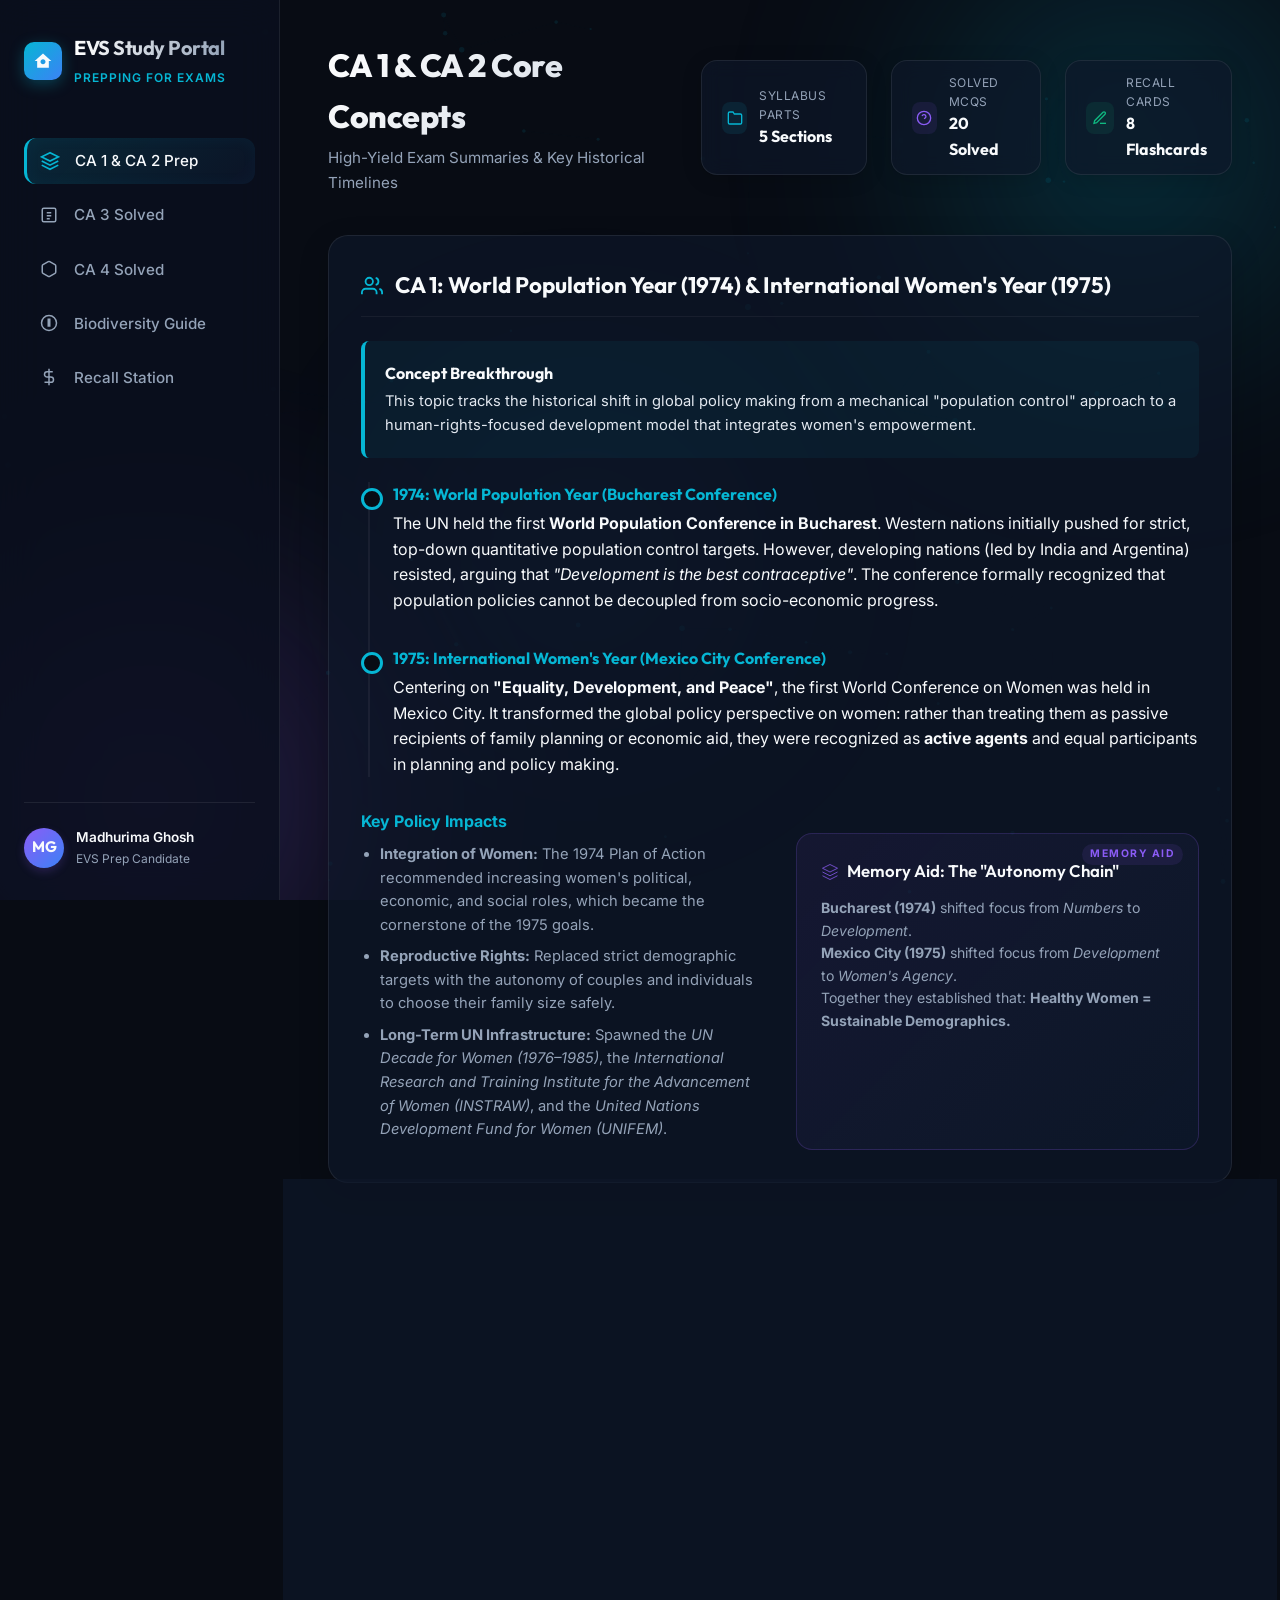
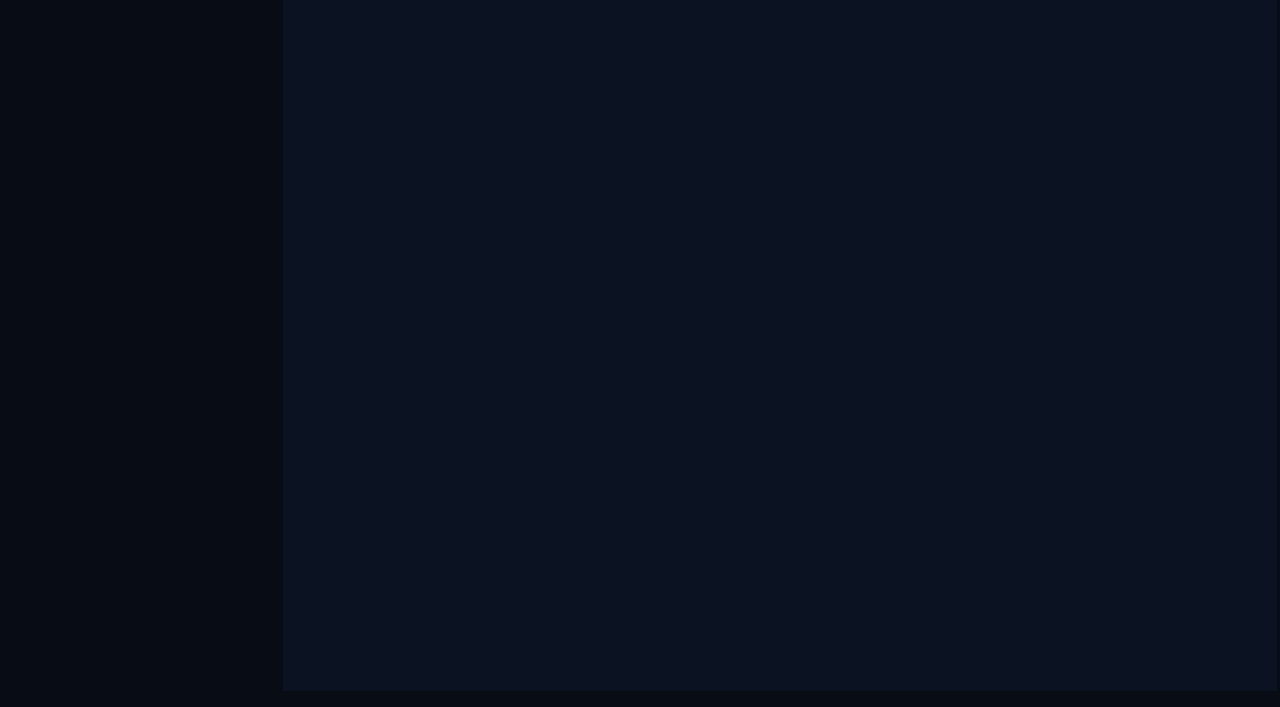
==== evs-mg-2026/index.html @ 46d3d3cb "feat: Add EVS Exam Preparation Hub with solved assignments and interactive dashboard" ====
<!DOCTYPE html>
<html lang="en">
<head>
    <meta charset="UTF-8">
    <meta name="viewport" content="width=device-width, initial-scale=1.0">
    <title>EVS Semester Prep Hub (2026) | Study Guides & Active Recall</title>
    <meta name="description" content="An interactive exam preparation portal for Environmental Science and Sustainability, featuring solved assignments, active recall quizzes, and voice recording aids.">
    <!-- Google Fonts -->
    <link rel="preconnect" href="https://fonts.googleapis.com">
    <link rel="preconnect" href="https://fonts.gstatic.com" crossorigin>
    <link href="https://fonts.googleapis.com/css2?family=Inter:wght@300;400;500;600;700&family=Outfit:wght@400;500;600;700;800&display=swap" rel="stylesheet">
    
    <style>
        :root {
            --bg-primary: #080c14;
            --bg-secondary: #0f172a;
            --bg-glass: rgba(15, 23, 42, 0.65);
            --bg-glass-hover: rgba(30, 41, 59, 0.8);
            --border-glass: rgba(255, 255, 255, 0.08);
            --accent-cyan: #06b6d4;
            --accent-blue: #3b82f6;
            --accent-purple: #8b5cf6;
            --text-primary: #f8fafc;
            --text-secondary: #94a3b8;
            --text-muted: #64748b;
            --color-success: #10b981;
            --color-error: #ef4444;
            --color-warning: #f59e0b;
            --font-heading: 'Outfit', sans-serif;
            --font-body: 'Inter', sans-serif;
            --glow-cyan: rgba(6, 182, 212, 0.15);
            --glow-blue: rgba(59, 130, 246, 0.2);
            --transition-speed: 0.3s;
        }

        /* Reset and Base Styles */
        * {
            margin: 0;
            padding: 0;
            box-sizing: border-box;
        }

        body {
            background-color: var(--bg-primary);
            color: var(--text-primary);
            font-family: var(--font-body);
            line-height: 1.6;
            overflow-x: hidden;
            position: relative;
            min-height: 100vh;
        }

        /* Ambient Background Blobs */
        .ambient-blobs {
            position: fixed;
            width: 100vw;
            height: 100vh;
            top: 0;
            left: 0;
            z-index: -2;
            overflow: hidden;
            pointer-events: none;
        }

        .blob {
            position: absolute;
            border-radius: 50%;
            filter: blur(120px);
            opacity: 0.35;
            animation: float-blob 25s infinite alternate ease-in-out;
        }

        .blob-1 {
            width: 500px;
            height: 500px;
            background: radial-gradient(circle, var(--accent-cyan) 0%, transparent 70%);
            top: -100px;
            right: -100px;
        }

        .blob-2 {
            width: 600px;
            height: 600px;
            background: radial-gradient(circle, var(--accent-purple) 0%, transparent 70%);
            bottom: -200px;
            left: -150px;
            animation-duration: 35s;
        }

        .blob-3 {
            width: 400px;
            height: 400px;
            background: radial-gradient(circle, var(--accent-blue) 0%, transparent 70%);
            top: 40%;
            left: 30%;
            opacity: 0.2;
            animation-duration: 20s;
        }

        @keyframes float-blob {
            0% { transform: translate(0, 0) scale(1); }
            50% { transform: translate(50px, 30px) scale(1.1); }
            100% { transform: translate(-30px, -50px) scale(0.9); }
        }

        /* Canvas Particle Background */
        #bg-canvas {
            position: fixed;
            top: 0;
            left: 0;
            width: 100%;
            height: 100%;
            z-index: -1;
            pointer-events: none;
            opacity: 0.25;
        }

        /* Scrollbar Styling */
        ::-webkit-scrollbar {
            width: 8px;
        }
        ::-webkit-scrollbar-track {
            background: var(--bg-primary);
        }
        ::-webkit-scrollbar-thumb {
            background: rgba(255, 255, 255, 0.1);
            border-radius: 4px;
        }
        ::-webkit-scrollbar-thumb:hover {
            background: rgba(255, 255, 255, 0.2);
        }

        /* Layout Structure */
        .app-container {
            display: grid;
            grid-template-columns: 280px 1fr;
            min-height: 100vh;
            position: relative;
        }

        /* Sidebar Styling */
        aside {
            background: rgba(10, 15, 30, 0.8);
            border-right: 1px solid var(--border-glass);
            padding: 2rem 1.5rem;
            display: flex;
            flex-direction: column;
            justify-content: space-between;
            position: sticky;
            top: 0;
            height: 100vh;
            backdrop-filter: blur(20px);
            z-index: 10;
        }

        .logo-area {
            display: flex;
            align-items: center;
            gap: 0.75rem;
            margin-bottom: 3rem;
        }

        .logo-icon {
            width: 38px;
            height: 38px;
            background: linear-gradient(135deg, var(--accent-cyan), var(--accent-blue));
            border-radius: 10px;
            display: flex;
            align-items: center;
            justify-content: center;
            box-shadow: 0 4px 15px rgba(6, 182, 212, 0.3);
        }

        .logo-icon svg {
            width: 20px;
            height: 20px;
            fill: var(--text-primary);
        }

        .logo-text h1 {
            font-family: var(--font-heading);
            font-size: 1.25rem;
            font-weight: 700;
            background: linear-gradient(to right, #ffffff, #94a3b8);
            -webkit-background-clip: text;
            -webkit-text-fill-color: transparent;
            letter-spacing: -0.5px;
        }

        .logo-text span {
            font-size: 0.75rem;
            color: var(--accent-cyan);
            font-weight: 600;
            letter-spacing: 1px;
            text-transform: uppercase;
        }

        /* Navigation Links */
        .nav-menu {
            list-style: none;
            display: flex;
            flex-direction: column;
            gap: 0.5rem;
            flex-grow: 1;
        }

        .nav-item button {
            width: 100%;
            background: none;
            border: none;
            outline: none;
            color: var(--text-secondary);
            font-family: var(--font-body);
            font-size: 0.95rem;
            font-weight: 500;
            padding: 0.85rem 1rem;
            border-radius: 12px;
            display: flex;
            align-items: center;
            gap: 1rem;
            cursor: pointer;
            text-align: left;
            transition: all var(--transition-speed);
        }

        .nav-item button svg {
            width: 18px;
            height: 18px;
            stroke: currentColor;
            fill: none;
            stroke-width: 2;
            transition: transform var(--transition-speed);
        }

        .nav-item button:hover {
            color: var(--text-primary);
            background: rgba(255, 255, 255, 0.04);
            transform: translateX(3px);
        }

        .nav-item.active button {
            color: var(--text-primary);
            background: linear-gradient(135deg, rgba(6, 182, 212, 0.15), rgba(59, 130, 246, 0.05));
            border-left: 3px solid var(--accent-cyan);
            box-shadow: inset 0 0 15px rgba(6, 182, 212, 0.05);
            padding-left: 0.85rem;
        }

        .nav-item.active button svg {
            stroke: var(--accent-cyan);
            transform: scale(1.1);
        }

        /* User Info Panel */
        .sidebar-footer {
            border-top: 1px solid var(--border-glass);
            padding-top: 1.5rem;
            margin-top: 2rem;
        }

        .user-card {
            display: flex;
            align-items: center;
            gap: 0.75rem;
        }

        .user-avatar {
            width: 40px;
            height: 40px;
            border-radius: 50%;
            background: linear-gradient(135deg, var(--accent-purple), var(--accent-blue));
            display: flex;
            align-items: center;
            justify-content: center;
            font-weight: 700;
            font-family: var(--font-heading);
            font-size: 0.95rem;
            box-shadow: 0 4px 10px rgba(139, 92, 246, 0.2);
        }

        .user-details h3 {
            font-size: 0.85rem;
            font-weight: 600;
        }

        .user-details p {
            font-size: 0.75rem;
            color: var(--text-secondary);
        }

        /* Main Content Panel */
        main {
            padding: 2.5rem 3rem;
            max-width: 1400px;
            width: 100%;
            margin: 0 auto;
        }

        /* Header Summary Bar */
        .header-bar {
            display: flex;
            justify-content: space-between;
            align-items: center;
            margin-bottom: 2.5rem;
            gap: 2rem;
        }

        .welcome-text h2 {
            font-family: var(--font-heading);
            font-size: 2rem;
            font-weight: 800;
            background: linear-gradient(135deg, #fff 0%, #cbd5e1 100%);
            -webkit-background-clip: text;
            -webkit-text-fill-color: transparent;
            letter-spacing: -0.5px;
        }

        .welcome-text p {
            color: var(--text-secondary);
            font-size: 0.95rem;
            margin-top: 0.25rem;
        }

        .quick-stats {
            display: flex;
            gap: 1.5rem;
        }

        .stat-badge {
            background: var(--bg-glass);
            border: 1px solid var(--border-glass);
            border-radius: 16px;
            padding: 0.75rem 1.25rem;
            display: flex;
            align-items: center;
            gap: 0.75rem;
            backdrop-filter: blur(10px);
            box-shadow: 0 4px 20px rgba(0, 0, 0, 0.15);
        }

        .stat-icon {
            display: flex;
            align-items: center;
            justify-content: center;
            width: 32px;
            height: 32px;
            border-radius: 8px;
            background: rgba(255, 255, 255, 0.05);
        }

        .stat-icon svg {
            width: 16px;
            height: 16px;
            stroke-width: 2;
        }

        .stat-info span {
            display: block;
            font-size: 0.75rem;
            color: var(--text-secondary);
            text-transform: uppercase;
            letter-spacing: 0.5px;
        }

        .stat-info strong {
            font-family: var(--font-heading);
            font-size: 1rem;
            font-weight: 700;
            color: var(--text-primary);
        }

        .stat-badge.cyan .stat-icon { color: var(--accent-cyan); background: rgba(6, 182, 212, 0.1); }
        .stat-badge.purple .stat-icon { color: var(--accent-purple); background: rgba(139, 92, 246, 0.1); }
        .stat-badge.green .stat-icon { color: var(--color-success); background: rgba(16, 185, 129, 0.1); }

        /* Page View Wrapper */
        .content-view {
            display: none;
            animation: fadeIn 0.4s ease-out forwards;
        }

        .content-view.active {
            display: block;
        }

        @keyframes fadeIn {
            from { opacity: 0; transform: translateY(15px); }
            to { opacity: 1; transform: translateY(0); }
        }

        /* Glass Cards */
        .glass-card {
            background: var(--bg-glass);
            border: 1px solid var(--border-glass);
            border-radius: 20px;
            padding: 2rem;
            margin-bottom: 2rem;
            backdrop-filter: blur(12px);
            box-shadow: 0 10px 30px rgba(0, 0, 0, 0.2);
            transition: border-color 0.3s;
        }

        .glass-card:hover {
            border-color: rgba(6, 182, 212, 0.2);
        }

        .glass-card h3.card-title {
            font-family: var(--font-heading);
            font-size: 1.4rem;
            font-weight: 700;
            margin-bottom: 1.5rem;
            color: var(--text-primary);
            display: flex;
            align-items: center;
            gap: 0.75rem;
            border-bottom: 1px solid rgba(255, 255, 255, 0.05);
            padding-bottom: 0.75rem;
        }

        .glass-card h3.card-title svg {
            width: 22px;
            height: 22px;
            stroke-width: 2;
            color: var(--accent-cyan);
        }

        /* Grid Layouts */
        .grid-2 {
            display: grid;
            grid-template-columns: 1fr 1fr;
            gap: 2rem;
        }

        .grid-3 {
            display: grid;
            grid-template-columns: repeat(3, 1fr);
            gap: 1.5rem;
        }

        /* Alert / Note Boxes */
        .info-box {
            background: rgba(6, 182, 212, 0.06);
            border-left: 4px solid var(--accent-cyan);
            border-radius: 8px;
            padding: 1.25rem;
            margin-bottom: 1.5rem;
            font-size: 0.92rem;
            color: #e2e8f0;
        }

        .info-box strong {
            color: var(--text-primary);
            font-family: var(--font-heading);
            font-size: 1rem;
            display: block;
            margin-bottom: 0.25rem;
        }

        .warning-box {
            background: rgba(245, 158, 11, 0.06);
            border-left: 4px solid var(--color-warning);
            border-radius: 8px;
            padding: 1.25rem;
            margin-bottom: 1.5rem;
            font-size: 0.92rem;
            color: #e2e8f0;
        }

        .warning-box strong {
            color: var(--text-primary);
            font-family: var(--font-heading);
            font-size: 1rem;
            display: block;
            margin-bottom: 0.25rem;
        }

        /* Memory Aid Panel Styling */
        .memory-aid {
            background: linear-gradient(135deg, rgba(139, 92, 246, 0.08), rgba(59, 130, 246, 0.03));
            border: 1px solid rgba(139, 92, 246, 0.2);
            border-radius: 16px;
            padding: 1.5rem;
            margin-top: 1.5rem;
            position: relative;
            overflow: hidden;
        }

        .memory-aid::before {
            content: "MEMORY AID";
            position: absolute;
            top: 10px;
            right: 15px;
            font-size: 0.65rem;
            font-weight: 700;
            color: var(--accent-purple);
            letter-spacing: 1.5px;
            background: rgba(139, 92, 246, 0.1);
            padding: 2px 8px;
            border-radius: 20px;
        }

        .memory-aid-title {
            font-family: var(--font-heading);
            font-weight: 600;
            font-size: 1.05rem;
            color: var(--text-primary);
            margin-bottom: 0.75rem;
            display: flex;
            align-items: center;
            gap: 0.5rem;
        }

        .memory-aid-title svg {
            width: 18px;
            height: 18px;
            color: var(--accent-purple);
        }

        /* Timelines and Lists */
        .timeline {
            position: relative;
            padding-left: 2rem;
            margin: 1rem 0;
        }

        .timeline::before {
            content: '';
            position: absolute;
            left: 7px;
            top: 0;
            height: 100%;
            width: 2px;
            background: rgba(255, 255, 255, 0.05);
        }

        .timeline-event {
            position: relative;
            margin-bottom: 2rem;
        }

        .timeline-event::before {
            content: '';
            position: absolute;
            left: -2rem;
            top: 6px;
            width: 16px;
            height: 16px;
            border-radius: 50%;
            background: var(--bg-primary);
            border: 3px solid var(--accent-cyan);
            z-index: 2;
        }

        .timeline-date {
            font-family: var(--font-heading);
            font-weight: 700;
            font-size: 1rem;
            color: var(--accent-cyan);
            margin-bottom: 0.25rem;
        }

        .timeline-body strong {
            color: var(--text-primary);
        }

        /* Accordions/Collapsibles for Solved Qs */
        .solved-item {
            border: 1px solid rgba(255, 255, 255, 0.04);
            background: rgba(255, 255, 255, 0.01);
            border-radius: 12px;
            margin-bottom: 1rem;
            overflow: hidden;
            transition: all 0.3s ease;
        }

        .solved-item:hover {
            border-color: rgba(255, 255, 255, 0.08);
            background: rgba(255, 255, 255, 0.02);
        }

        .solved-header {
            padding: 1.1rem 1.5rem;
            cursor: pointer;
            display: flex;
            justify-content: space-between;
            align-items: center;
            font-weight: 500;
            font-size: 0.98rem;
            user-select: none;
            transition: background 0.3s;
        }

        .solved-header.active {
            background: rgba(255, 255, 255, 0.03);
            border-bottom: 1px solid rgba(255, 255, 255, 0.04);
        }

        .solved-header .q-title {
            display: flex;
            align-items: center;
            gap: 0.75rem;
            padding-right: 1.5rem;
        }

        .q-badge {
            background: rgba(6, 182, 212, 0.1);
            color: var(--accent-cyan);
            font-size: 0.7rem;
            font-weight: 700;
            padding: 2px 8px;
            border-radius: 4px;
            text-transform: uppercase;
            letter-spacing: 0.5px;
            flex-shrink: 0;
        }

        .solved-header .chevron {
            width: 16px;
            height: 16px;
            stroke-width: 2.5;
            transition: transform 0.3s ease;
            color: var(--text-secondary);
        }

        .solved-header.active .chevron {
            transform: rotate(180deg);
            color: var(--accent-cyan);
        }

        .solved-body {
            padding: 0;
            max-height: 0;
            overflow: hidden;
            transition: max-height 0.4s cubic-bezier(0.4, 0, 0.2, 1), padding 0.3s;
            font-size: 0.92rem;
            color: var(--text-secondary);
        }

        .solved-body.open {
            padding: 1.5rem;
            max-height: 1000px; /* high limit to accommodate body */
        }

        .solved-body p {
            margin-bottom: 1rem;
        }

        .solved-body p:last-child {
            margin-bottom: 0;
        }

        /* MCQ styling inside list */
        .mcq-list {
            list-style: none;
            display: flex;
            flex-direction: column;
            gap: 1.25rem;
        }

        .mcq-item {
            background: rgba(255, 255, 255, 0.02);
            border: 1px solid rgba(255, 255, 255, 0.05);
            border-radius: 16px;
            padding: 1.5rem;
        }

        .mcq-question {
            font-weight: 600;
            font-size: 1rem;
            margin-bottom: 1rem;
            color: var(--text-primary);
            display: flex;
            align-items: flex-start;
            gap: 0.75rem;
        }

        .mcq-no {
            width: 24px;
            height: 24px;
            border-radius: 50%;
            background: rgba(255, 255, 255, 0.05);
            display: flex;
            align-items: center;
            justify-content: center;
            font-size: 0.75rem;
            font-weight: 700;
            color: var(--accent-cyan);
            flex-shrink: 0;
            margin-top: 1px;
        }

        .mcq-options {
            display: grid;
            grid-template-columns: 1fr 1fr;
            gap: 0.75rem;
            margin-bottom: 1rem;
        }

        .mcq-opt {
            background: rgba(15, 23, 42, 0.4);
            border: 1px solid rgba(255, 255, 255, 0.05);
            padding: 0.65rem 1rem;
            border-radius: 8px;
            font-size: 0.88rem;
            color: var(--text-secondary);
            cursor: pointer;
            transition: all 0.2s;
            display: flex;
            align-items: center;
            gap: 0.5rem;
        }

        .mcq-opt.correct {
            background: rgba(16, 185, 129, 0.1);
            border-color: var(--color-success);
            color: var(--color-success);
            font-weight: 600;
        }

        .mcq-opt.selected-incorrect {
            background: rgba(239, 68, 68, 0.1);
            border-color: var(--color-error);
            color: var(--color-error);
        }

        .mcq-explain {
            background: rgba(255, 255, 255, 0.02);
            border-top: 1px solid rgba(255, 255, 255, 0.04);
            padding: 0.85rem 1.25rem;
            font-size: 0.85rem;
            color: var(--text-secondary);
            border-radius: 0 0 12px 12px;
            margin-top: 0.5rem;
        }

        .mcq-explain strong {
            color: var(--accent-cyan);
        }

        /* Biodiversity Section Subcategories */
        .bio-section-box {
            border-bottom: 1px solid rgba(255, 255, 255, 0.05);
            padding-bottom: 2rem;
            margin-bottom: 2rem;
        }

        .bio-section-box:last-child {
            border-bottom: none;
            padding-bottom: 0;
            margin-bottom: 0;
        }

        .bio-header {
            font-family: var(--font-heading);
            font-size: 1.25rem;
            font-weight: 700;
            color: var(--text-primary);
            margin-bottom: 1rem;
            display: flex;
            align-items: center;
            gap: 0.5rem;
        }

        .bio-header .sec-no {
            color: var(--accent-cyan);
            background: rgba(6, 182, 212, 0.1);
            padding: 2px 8px;
            border-radius: 4px;
            font-size: 0.8rem;
            font-weight: 800;
        }

        .bio-body {
            font-size: 0.95rem;
            color: var(--text-secondary);
        }

        .bio-grid-stats {
            display: grid;
            grid-template-columns: repeat(4, 1fr);
            gap: 1rem;
            margin: 1.5rem 0;
        }

        .bio-stat-card {
            background: rgba(255, 255, 255, 0.02);
            border: 1px solid rgba(255, 255, 255, 0.05);
            border-radius: 12px;
            padding: 1rem;
            text-align: center;
        }

        .bio-stat-val {
            font-family: var(--font-heading);
            font-size: 1.5rem;
            font-weight: 800;
            color: var(--accent-cyan);
        }

        .bio-stat-lbl {
            font-size: 0.75rem;
            color: var(--text-muted);
            margin-top: 0.25rem;
            text-transform: uppercase;
            letter-spacing: 0.5px;
        }

        .bio-case-study {
            background: rgba(16, 185, 129, 0.03);
            border: 1px solid rgba(16, 185, 129, 0.15);
            border-radius: 16px;
            padding: 1.5rem;
            margin: 1.5rem 0;
        }

        .bio-case-title {
            font-family: var(--font-heading);
            font-weight: 700;
            font-size: 1.05rem;
            color: var(--color-success);
            display: flex;
            align-items: center;
            gap: 0.5rem;
            margin-bottom: 0.75rem;
        }

        .bio-case-title svg {
            width: 18px;
            height: 18px;
        }

        /* 3D Flashcards Panel */
        .flashcards-container {
            display: flex;
            flex-direction: column;
            align-items: center;
            gap: 2rem;
            margin: 2rem 0;
        }

        .flashcard-scene {
            width: 550px;
            height: 320px;
            perspective: 1000px;
            cursor: pointer;
        }

        .flashcard {
            width: 100%;
            height: 100%;
            position: relative;
            transform-style: preserve-3d;
            transition: transform 0.6s cubic-bezier(0.4, 0, 0.2, 1);
            border-radius: 20px;
            box-shadow: 0 15px 35px rgba(0, 0, 0, 0.3);
        }

        .flashcard.flipped {
            transform: rotateY(180deg);
        }

        .card-face {
            position: absolute;
            width: 100%;
            height: 100%;
            backface-visibility: hidden;
            border-radius: 20px;
            padding: 2.5rem;
            display: flex;
            flex-direction: column;
            justify-content: space-between;
            border: 1px solid var(--border-glass);
            backdrop-filter: blur(12px);
        }

        .card-front {
            background: linear-gradient(135deg, rgba(30, 41, 59, 0.95), rgba(15, 23, 42, 0.95));
            border-color: rgba(6, 182, 212, 0.2);
        }

        .card-back {
            background: linear-gradient(135deg, rgba(15, 23, 42, 0.95), rgba(8, 12, 20, 0.95));
            transform: rotateY(180deg);
            border-color: rgba(139, 92, 246, 0.2);
        }

        .card-header {
            display: flex;
            justify-content: space-between;
            align-items: center;
            font-size: 0.75rem;
            font-weight: 700;
            color: var(--accent-cyan);
            letter-spacing: 1px;
            text-transform: uppercase;
        }

        .card-header.back-header {
            color: var(--accent-purple);
        }

        .card-body-text {
            font-size: 1.15rem;
            font-weight: 500;
            text-align: center;
            color: var(--text-primary);
            flex-grow: 1;
            display: flex;
            align-items: center;
            justify-content: center;
            padding: 1rem 0;
        }

        .card-back .card-body-text {
            font-size: 0.92rem;
            font-weight: 400;
            color: var(--text-secondary);
            line-height: 1.6;
            text-align: left;
        }

        .card-footer-tip {
            text-align: center;
            font-size: 0.72rem;
            color: var(--text-muted);
            letter-spacing: 0.5px;
            text-transform: uppercase;
        }

        .flashcard-nav {
            display: flex;
            align-items: center;
            gap: 1.5rem;
        }

        .btn-nav {
            background: rgba(255, 255, 255, 0.03);
            border: 1px solid var(--border-glass);
            color: var(--text-primary);
            border-radius: 50%;
            width: 48px;
            height: 48px;
            display: flex;
            align-items: center;
            justify-content: center;
            cursor: pointer;
            transition: all 0.2s;
            outline: none;
        }

        .btn-nav:hover {
            background: rgba(255, 255, 255, 0.08);
            border-color: var(--accent-cyan);
            color: var(--accent-cyan);
            transform: scale(1.05);
        }

        .btn-nav:active {
            transform: scale(0.95);
        }

        .card-indicator {
            font-size: 0.88rem;
            color: var(--text-secondary);
            font-weight: 500;
        }

        /* Active Voice Recording Panel */
        .voice-section {
            display: flex;
            flex-direction: column;
            gap: 1.5rem;
        }

        .record-controls {
            display: flex;
            justify-content: center;
            align-items: center;
            gap: 2rem;
            background: rgba(255, 255, 255, 0.01);
            border: 1px dashed rgba(255, 255, 255, 0.08);
            border-radius: 16px;
            padding: 2.5rem;
        }

        .record-btn-wrapper {
            display: flex;
            flex-direction: column;
            align-items: center;
            gap: 0.75rem;
        }

        .btn-record {
            width: 72px;
            height: 72px;
            border-radius: 50%;
            background: linear-gradient(135deg, #ef4444, #b91c1c);
            border: 4px solid rgba(255, 255, 255, 0.08);
            box-shadow: 0 4px 20px rgba(239, 68, 68, 0.4);
            display: flex;
            align-items: center;
            justify-content: center;
            cursor: pointer;
            transition: all 0.3s ease;
            outline: none;
            color: #fff;
        }

        .btn-record:hover {
            transform: scale(1.08);
            box-shadow: 0 4px 25px rgba(239, 68, 68, 0.6);
        }

        .btn-record.recording {
            animation: pulse-recording 1.5s infinite alternate;
            background: #ef4444;
        }

        @keyframes pulse-recording {
            0% { transform: scale(1); box-shadow: 0 0 0 0 rgba(239, 68, 68, 0.7); }
            70% { transform: scale(1.08); box-shadow: 0 0 0 15px rgba(239, 68, 68, 0); }
            100% { transform: scale(1.05); box-shadow: 0 0 0 0 rgba(239, 68, 68, 0); }
        }

        .btn-record svg {
            width: 28px;
            height: 28px;
            fill: currentColor;
        }

        .record-status {
            text-align: center;
        }

        .record-status h4 {
            font-family: var(--font-heading);
            font-size: 1.15rem;
            margin-bottom: 0.25rem;
        }

        .record-status p {
            font-size: 0.88rem;
            color: var(--text-secondary);
        }

        .timer-display {
            font-family: var(--font-heading);
            font-size: 1.5rem;
            font-weight: 700;
            color: var(--accent-cyan);
            margin-top: 0.5rem;
        }

        /* Recordings List */
        .recordings-list {
            display: flex;
            flex-direction: column;
            gap: 1rem;
        }

        .rec-item {
            background: rgba(255, 255, 255, 0.02);
            border: 1px solid rgba(255, 255, 255, 0.05);
            border-radius: 12px;
            padding: 1rem 1.5rem;
            display: flex;
            align-items: center;
            justify-content: space-between;
            gap: 1rem;
        }

        .rec-meta {
            display: flex;
            flex-direction: column;
            gap: 0.25rem;
            flex-grow: 1;
        }

        .rec-title-input {
            background: none;
            border: none;
            border-bottom: 1px solid transparent;
            color: var(--text-primary);
            font-family: var(--font-heading);
            font-weight: 600;
            font-size: 0.95rem;
            outline: none;
            padding: 2px 0;
            width: 100%;
            max-width: 280px;
        }

        .rec-title-input:focus {
            border-bottom-color: var(--accent-cyan);
        }

        .rec-time {
            font-size: 0.75rem;
            color: var(--text-muted);
        }

        .rec-actions {
            display: flex;
            align-items: center;
            gap: 0.75rem;
        }

        .btn-play-audio {
            background: rgba(6, 182, 212, 0.1);
            color: var(--accent-cyan);
            border: none;
            border-radius: 50%;
            width: 38px;
            height: 38px;
            display: flex;
            align-items: center;
            justify-content: center;
            cursor: pointer;
            transition: all 0.2s;
        }

        .btn-play-audio:hover {
            background: var(--accent-cyan);
            color: var(--bg-primary);
            transform: scale(1.05);
        }

        .btn-delete-audio {
            background: rgba(239, 68, 68, 0.1);
            color: var(--color-error);
            border: none;
            border-radius: 50%;
            width: 38px;
            height: 38px;
            display: flex;
            align-items: center;
            justify-content: center;
            cursor: pointer;
            transition: all 0.2s;
        }

        .btn-delete-audio:hover {
            background: var(--color-error);
            color: var(--text-primary);
            transform: scale(1.05);
        }

        /* Quiz UI Elements */
        .quiz-card {
            background: var(--bg-glass);
            border: 1px solid var(--border-glass);
            border-radius: 20px;
            padding: 2.5rem;
            width: 100%;
            max-width: 800px;
            margin: 0 auto;
            backdrop-filter: blur(12px);
            box-shadow: 0 15px 35px rgba(0, 0, 0, 0.3);
        }

        .quiz-progress-bar {
            width: 100%;
            height: 6px;
            background: rgba(255, 255, 255, 0.05);
            border-radius: 3px;
            overflow: hidden;
            margin-bottom: 1.5rem;
        }

        .quiz-progress-fill {
            height: 100%;
            background: linear-gradient(to right, var(--accent-cyan), var(--accent-blue));
            width: 0%;
            transition: width 0.3s ease;
        }

        .quiz-header {
            display: flex;
            justify-content: space-between;
            align-items: center;
            font-size: 0.85rem;
            color: var(--text-secondary);
            margin-bottom: 1rem;
        }

        .quiz-question-title {
            font-family: var(--font-heading);
            font-size: 1.25rem;
            font-weight: 700;
            color: var(--text-primary);
            margin-bottom: 1.5rem;
        }

        .quiz-options-list {
            display: flex;
            flex-direction: column;
            gap: 0.85rem;
        }

        .quiz-option-btn {
            width: 100%;
            background: rgba(255, 255, 255, 0.02);
            border: 1px solid rgba(255, 255, 255, 0.05);
            padding: 1rem 1.25rem;
            border-radius: 12px;
            color: var(--text-secondary);
            font-family: var(--font-body);
            font-size: 0.92rem;
            cursor: pointer;
            text-align: left;
            transition: all 0.2s;
            outline: none;
        }

        .quiz-option-btn:hover:not(:disabled) {
            background: rgba(255, 255, 255, 0.05);
            border-color: rgba(6, 182, 212, 0.3);
            color: var(--text-primary);
        }

        .quiz-option-btn.correct-choice {
            background: rgba(16, 185, 129, 0.12);
            border-color: var(--color-success);
            color: var(--color-success);
            font-weight: 600;
        }

        .quiz-option-btn.incorrect-choice {
            background: rgba(239, 68, 68, 0.12);
            border-color: var(--color-error);
            color: var(--color-error);
        }

        .quiz-explanation {
            margin-top: 1.5rem;
            background: rgba(6, 182, 212, 0.04);
            border-left: 3px solid var(--accent-cyan);
            padding: 1.1rem;
            border-radius: 4px;
            font-size: 0.88rem;
            color: var(--text-secondary);
            display: none;
        }

        .quiz-footer-buttons {
            display: flex;
            justify-content: flex-end;
            margin-top: 2rem;
        }

        .btn-next-q {
            background: linear-gradient(135deg, var(--accent-cyan), var(--accent-blue));
            color: var(--text-primary);
            border: none;
            border-radius: 10px;
            padding: 0.75rem 1.75rem;
            font-family: var(--font-heading);
            font-weight: 600;
            font-size: 0.95rem;
            cursor: pointer;
            transition: all 0.2s;
            box-shadow: 0 4px 15px rgba(6, 182, 212, 0.3);
            display: none;
        }

        .btn-next-q:hover {
            transform: translateY(-1px);
            box-shadow: 0 4px 20px rgba(6, 182, 212, 0.5);
        }

        .quiz-results-screen {
            text-align: center;
            display: none;
        }

        .quiz-score-num {
            font-family: var(--font-heading);
            font-size: 4rem;
            font-weight: 800;
            color: var(--accent-cyan);
            margin: 1.5rem 0 0.5rem 0;
        }

        .quiz-feedback {
            font-size: 1.1rem;
            margin-bottom: 1.5rem;
            color: var(--text-secondary);
        }

        .btn-reset-quiz {
            background: rgba(255, 255, 255, 0.05);
            border: 1px solid var(--border-glass);
            color: var(--text-primary);
            border-radius: 10px;
            padding: 0.75rem 1.75rem;
            font-family: var(--font-heading);
            font-weight: 600;
            font-size: 0.95rem;
            cursor: pointer;
            transition: all 0.2s;
        }

        .btn-reset-quiz:hover {
            background: rgba(255, 255, 255, 0.1);
        }

        /* Mobile Tab-Bar (Responsive fallback) */
        .mobile-tabs {
            display: none;
            background: rgba(10, 15, 30, 0.95);
            border-bottom: 1px solid var(--border-glass);
            position: sticky;
            top: 0;
            z-index: 100;
            padding: 0.75rem 1rem;
            overflow-x: auto;
            white-space: nowrap;
        }

        .mobile-tab-btn {
            background: none;
            border: none;
            color: var(--text-secondary);
            font-family: var(--font-heading);
            font-size: 0.85rem;
            font-weight: 600;
            padding: 0.5rem 1rem;
            border-radius: 8px;
            margin-right: 0.5rem;
            cursor: pointer;
        }

        .mobile-tab-btn.active {
            background: var(--accent-cyan);
            color: var(--bg-primary);
        }

        /* Responsive Layout Media Queries */
        @media (max-width: 1024px) {
            .app-container {
                grid-template-columns: 1fr;
            }

            aside {
                display: none;
            }

            .mobile-tabs {
                display: flex;
            }

            main {
                padding: 1.5rem;
            }

            .header-bar {
                flex-direction: column;
                align-items: flex-start;
                gap: 1rem;
            }

            .quick-stats {
                width: 100%;
                overflow-x: auto;
                padding-bottom: 0.5rem;
            }

            .stat-badge {
                flex-shrink: 0;
            }
        }

        @media (max-width: 768px) {
            .grid-2 {
                grid-template-columns: 1fr;
                gap: 1.5rem;
            }

            .grid-3 {
                grid-template-columns: 1fr;
                gap: 1.5rem;
            }

            .flashcard-scene {
                width: 100%;
                max-width: 450px;
                height: 280px;
            }

            .mcq-options {
                grid-template-columns: 1fr;
            }
        }
    </style>
</head>
<body>

    <!-- Ambient background glows -->
    <div class="ambient-blobs">
        <div class="blob blob-1"></div>
        <div class="blob blob-2"></div>
        <div class="blob blob-3"></div>
    </div>

    <!-- Interactive node link canvas -->
    <canvas id="bg-canvas"></canvas>

    <!-- Mobile Top Navigation Tabs -->
    <nav class="mobile-tabs" id="mobile-tabs-container">
        <button class="mobile-tab-btn active" onclick="switchTab('ca1-ca2')">CA 1 & 2</button>
        <button class="mobile-tab-btn" onclick="switchTab('ca3')">CA 3 (Energy & Waste)</button>
        <button class="mobile-tab-btn" onclick="switchTab('ca4')">CA 4 (Air & Water)</button>
        <button class="mobile-tab-btn" onclick="switchTab('biodiversity')">Biodiversity Guide</button>
        <button class="mobile-tab-btn" onclick="switchTab('active-recall')">Recall Station</button>
    </nav>

    <!-- Main Application Wrapper -->
    <div class="app-container">

        <!-- Sidebar Navigation (Desktop) -->
        <aside>
            <div class="logo-area">
                <div class="logo-icon">
                    <svg viewBox="0 0 24 24">
                        <path d="M12 3L2 12h3v8h14v-8h3L12 3zm0 13c-1.66 0-3-1.34-3-3s1.34-3 3-3 3 1.34 3 3-1.34 3-3 3z"/>
                    </svg>
                </div>
                <div class="logo-text">
                    <h1>EVS Study Portal</h1>
                    <span>Prepping for Exams</span>
                </div>
            </div>

            <ul class="nav-menu">
                <li class="nav-item active" id="nav-ca1-ca2">
                    <button onclick="switchTab('ca1-ca2')">
                        <svg viewBox="0 0 24 24"><path d="M12 2L2 7l10 5 10-5-10-5zM2 17l10 5 10-5M2 12l10 5 10-5"/></svg>
                        CA 1 & CA 2 Prep
                    </button>
                </li>
                <li class="nav-item" id="nav-ca3">
                    <button onclick="switchTab('ca3')">
                        <svg viewBox="0 0 24 24"><rect x="3" y="3" width="18" height="18" rx="2" ry="2"/><line x1="9" y1="9" x2="15" y2="9"/><line x1="9" y1="13" x2="15" y2="13"/><line x1="9" y1="17" x2="13" y2="17"/></svg>
                        CA 3 Solved
                    </button>
                </li>
                <li class="nav-item" id="nav-ca4">
                    <button onclick="switchTab('ca4')">
                        <svg viewBox="0 0 24 24"><path d="M21 16V8a2 2 0 0 0-1-1.73l-7-4a2 2 0 0 0-2 0l-7 4A2 2 0 0 0 3 8v8a2 2 0 0 0 1 1.73l7 4a2 2 0 0 0 2 0l7-4A2 2 0 0 0 21 16z"/></svg>
                        CA 4 Solved
                    </button>
                </li>
                <li class="nav-item" id="nav-biodiversity">
                    <button onclick="switchTab('biodiversity')">
                        <svg viewBox="0 0 24 24"><path d="M12 2a10 10 0 0 0-10 10c0 5.523 4.477 10 10 10s10-4.477 10-10A10 10 0 0 0 12 2zm1 10h-2V7h2v5zm0 4h-2v-2h2v2z"/></svg>
                        Biodiversity Guide
                    </button>
                </li>
                <li class="nav-item" id="nav-active-recall">
                    <button onclick="switchTab('active-recall')">
                        <svg viewBox="0 0 24 24"><path d="M12 1v22M17 5H9.5a3.5 3.5 0 0 0 0 7h5a3.5 3.5 0 0 1 0 7H6"/></svg>
                        Recall Station
                    </button>
                </li>
            </ul>

            <div class="sidebar-footer">
                <div class="user-card">
                    <div class="user-avatar">MG</div>
                    <div class="user-details">
                        <h3>Madhurima Ghosh</h3>
                        <p>EVS Prep Candidate</p>
                    </div>
                </div>
            </div>
        </aside>

        <!-- Main Workspace Area -->
        <main>

            <!-- Top Header & Stats -->
            <header class="header-bar">
                <div class="welcome-text">
                    <h2 id="header-view-title">CA 1 & CA 2 Core Concepts</h2>
                    <p id="header-view-desc">High-Yield Exam Summaries & Key Historical Timelines</p>
                </div>

                <div class="quick-stats">
                    <div class="stat-badge cyan">
                        <div class="stat-icon">
                            <svg viewBox="0 0 24 24" fill="none" stroke="currentColor"><path d="M22 19a2 2 0 0 1-2 2H4a2 2 0 0 1-2-2V5a2 2 0 0 1 2-2h5l2 3h9a2 2 0 0 1 2 2z"/></svg>
                        </div>
                        <div class="stat-info">
                            <span>Syllabus Parts</span>
                            <strong>5 Sections</strong>
                        </div>
                    </div>
                    <div class="stat-badge purple">
                        <div class="stat-icon">
                            <svg viewBox="0 0 24 24" fill="none" stroke="currentColor"><circle cx="12" cy="12" r="10"/><path d="M9.09 9a3 3 0 0 1 5.83 1c0 2-3 3-3 3"/><line x1="12" y1="17" x2="12.01" y2="17"/></svg>
                        </div>
                        <div class="stat-info">
                            <span>Solved MCQs</span>
                            <strong>20 Solved</strong>
                        </div>
                    </div>
                    <div class="stat-badge green">
                        <div class="stat-icon">
                            <svg viewBox="0 0 24 24" fill="none" stroke="currentColor"><path d="M12 20h9"/><path d="M16.5 3.5a2.121 2.121 0 0 1 3 3L7 19l-4 1 1-4L16.5 3.5z"/></svg>
                        </div>
                        <div class="stat-info">
                            <span>Recall Cards</span>
                            <strong>8 Flashcards</strong>
                        </div>
                    </div>
                </div>
            </header>

            <!-- ================= VIEW 1: CA 1 & CA 2 ================= -->
            <section class="content-view active" id="view-ca1-ca2">
                <div class="glass-card">
                    <h3 class="card-title">
                        <svg viewBox="0 0 24 24" fill="none" stroke="currentColor"><path d="M17 21v-2a4 4 0 0 0-4-4H5a4 4 0 0 0-4 4v2"/><circle cx="9" cy="7" r="4"/><path d="M23 21v-2a4 4 0 0 0-3-3.87"/><path d="M16 3.13a4 4 0 0 1 0 7.75"/></svg>
                        CA 1: World Population Year (1974) & International Women's Year (1975)
                    </h3>
                    <div class="info-box">
                        <strong>Concept Breakthrough</strong>
                        This topic tracks the historical shift in global policy making from a mechanical "population control" approach to a human-rights-focused development model that integrates women's empowerment.
                    </div>
                    <div class="timeline">
                        <div class="timeline-event">
                            <div class="timeline-date">1974: World Population Year (Bucharest Conference)</div>
                            <div class="timeline-body">
                                <p>The UN held the first <strong>World Population Conference in Bucharest</strong>. Western nations initially pushed for strict, top-down quantitative population control targets. However, developing nations (led by India and Argentina) resisted, arguing that <em>"Development is the best contraceptive"</em>. The conference formally recognized that population policies cannot be decoupled from socio-economic progress.</p>
                            </div>
                        </div>
                        <div class="timeline-event">
                            <div class="timeline-date">1975: International Women's Year (Mexico City Conference)</div>
                            <div class="timeline-body">
                                <p>Centering on <strong>"Equality, Development, and Peace"</strong>, the first World Conference on Women was held in Mexico City. It transformed the global policy perspective on women: rather than treating them as passive recipients of family planning or economic aid, they were recognized as <strong>active agents</strong> and equal participants in planning and policy making.</p>
                            </div>
                        </div>
                    </div>

                    <div class="grid-2" style="margin-top: 1.5rem;">
                        <div>
                            <h4 style="margin-bottom: 0.5rem; color: var(--accent-cyan);">Key Policy Impacts</h4>
                            <ul style="padding-left: 1.2rem; font-size: 0.92rem; color: var(--text-secondary);">
                                <li style="margin-bottom: 0.5rem;"><strong>Integration of Women:</strong> The 1974 Plan of Action recommended increasing women's political, economic, and social roles, which became the cornerstone of the 1975 goals.</li>
                                <li style="margin-bottom: 0.5rem;"><strong>Reproductive Rights:</strong> Replaced strict demographic targets with the autonomy of couples and individuals to choose their family size safely.</li>
                                <li style="margin-bottom: 0.5rem;"><strong>Long-Term UN Infrastructure:</strong> Spawned the <em>UN Decade for Women (1976–1985)</em>, the <em>International Research and Training Institute for the Advancement of Women (INSTRAW)</em>, and the <em>United Nations Development Fund for Women (UNIFEM)</em>.</li>
                            </ul>
                        </div>
                        <div class="memory-aid">
                            <div class="memory-aid-title">
                                <svg viewBox="0 0 24 24" fill="none" stroke="currentColor"><path d="M12 2L2 7l10 5 10-5-10-5zM2 17l10 5 10-5M2 12l10 5 10-5"/></svg>
                                Memory Aid: The "Autonomy Chain"
                            </div>
                            <p style="font-size: 0.88rem; color: var(--text-secondary);">
                                <strong>Bucharest (1974)</strong> shifted focus from <em>Numbers</em> to <em>Development</em>.<br>
                                <strong>Mexico City (1975)</strong> shifted focus from <em>Development</em> to <em>Women's Agency</em>.<br>
                                Together they established that: <strong>Healthy Women = Sustainable Demographics.</strong>
                            </p>
                        </div>
                    </div>
                </div>

                <div class="glass-card">
                    <h3 class="card-title">
                        <svg viewBox="0 0 24 24" fill="none" stroke="currentColor"><path d="M12 22s8-4 8-10V5l-8-3-8 3v7c0 6 8 10 8 10z"/></svg>
                        CA 2: Norman Borlaug & The Green Revolution
                    </h3>
                    <div class="info-box" style="background: rgba(139, 92, 246, 0.04); border-left-color: var(--accent-purple);">
                        <strong>Who was Norman Borlaug?</strong>
                        An American agronomist (1914–2009) widely hailed as the <strong>"Father of the Green Revolution"</strong>. He won the <strong>Nobel Peace Prize in 1970</strong> for saving hundreds of millions of lives through agricultural science.
                    </div>

                    <div style="font-size: 0.95rem; color: var(--text-secondary); margin-bottom: 1.5rem;">
                        <h4 style="color: var(--text-primary); margin-bottom: 0.75rem;">1. Development of Semi-Dwarf Wheat (Mexico)</h4>
                        <p style="margin-bottom: 1rem;">Working under the Rockefeller Foundation in Mexico in the 1940s-50s, Borlaug bred <strong>semi-dwarf wheat varieties</strong>. Traditional tall wheat strains would bend and collapse (known as <em>lodging</em>) under the weight of large, fertilizer-heavy grain heads. Borlaug's shorter, sturdier wheat could absorb abundant nutrients without falling, drastically raising crop yields and making Mexico wheat self-sufficient by 1956.</p>
                        <p style="margin-bottom: 1rem;">He pioneered <strong>"shuttle breeding"</strong>—growing two crops a year in geographically distinct Mexican regions (one in highland Chapingo, one in lowland Sonora)—slashing the time needed to breed new varieties in half and producing crops with wide ecological tolerance.</p>
                        
                        <h4 style="color: var(--text-primary); margin-top: 1.5rem; margin-bottom: 0.75rem;">2. Deployment to South Asia (India & Pakistan)</h4>
                        <p style="margin-bottom: 1rem;">In the mid-1960s, during severe food crisis/famines in India and Pakistan, Borlaug imported tons of semi-dwarf wheat seed (Lerma Rojo 64 and Sonora 64). Under partnerships with scientists like M.S. Swaminathan in India, grain yields doubled in just a few seasons, causing a production boom termed the <strong>Green Revolution</strong>.</p>
                    </div>

                    <div class="warning-box">
                        <strong>Critical Evaluation for Exams</strong>
                        Be ready to discuss the dual legacy of the Green Revolution:
                        <ul style="padding-left: 1.2rem; margin-top: 0.5rem;">
                            <li><strong>Pros:</strong> Massive reduction in starvation, grain self-sufficiency for vulnerable nations, preservation of forests by increasing crop yields on existing farmland.</li>
                            <li><strong>Cons:</strong> Heavy reliance on expensive chemical inputs (synthetic fertilizers and pesticides), water tables depleted by intensive tubewell irrigation, loss of crop genetic diversity, and economic marginalization of smallholders.</li>
                        </ul>
                    </div>
                </div>
            </section>

            <!-- ================= VIEW 2: CA 3 ================= -->
            <section class="content-view" id="view-ca3">
                <div class="glass-card">
                    <h3 class="card-title">
                        <svg viewBox="0 0 24 24" fill="none" stroke="currentColor"><circle cx="12" cy="12" r="10"/><path d="m9 12 2 2 4-4"/></svg>
                        CA 3 Solved MCQs (10 Marks)
                    </h3>
                    <ul class="mcq-list" id="ca3-mcq-container">
                        <!-- Filled by JS -->
                    </ul>
                </div>

                <div class="glass-card">
                    <h3 class="card-title">
                        <svg viewBox="0 0 24 24" fill="none" stroke="currentColor"><path d="M12 20h9"/><path d="M16.5 3.5a2.121 2.121 0 0 1 3 3L7 19l-4 1 1-4L16.5 3.5z"/></svg>
                        CA 3 Solved Short Questions (Any 3 - 15 Marks)
                    </h3>
                    <div id="ca3-short-container">
                        <!-- Filled by JS -->
                    </div>
                </div>
            </section>

            <!-- ================= VIEW 3: CA 4 ================= -->
            <section class="content-view" id="view-ca4">
                <div class="glass-card">
                    <h3 class="card-title">
                        <svg viewBox="0 0 24 24" fill="none" stroke="currentColor"><circle cx="12" cy="12" r="10"/><path d="m9 12 2 2 4-4"/></svg>
                        CA 4 Solved MCQs (10 Marks)
                    </h3>
                    <ul class="mcq-list" id="ca4-mcq-container">
                        <!-- Filled by JS -->
                    </ul>
                </div>

                <div class="glass-card">
                    <h3 class="card-title">
                        <svg viewBox="0 0 24 24" fill="none" stroke="currentColor"><path d="M12 20h9"/><path d="M16.5 3.5a2.121 2.121 0 0 1 3 3L7 19l-4 1 1-4L16.5 3.5z"/></svg>
                        CA 4 Solved Short Questions (Any 3 - 15 Marks)
                    </h3>
                    <div id="ca4-short-container">
                        <!-- Filled by JS -->
                    </div>
                </div>
            </section>

            <!-- ================= VIEW 4: BIODIVERSITY ================= -->
            <section class="content-view" id="view-biodiversity">
                <div class="glass-card">
                    <h3 class="card-title">
                        <svg viewBox="0 0 24 24" fill="none" stroke="currentColor"><path d="M12 2L2 7l10 5 10-5-10-5zM2 17l10 5 10-5M2 12l10 5 10-5"/></svg>
                        Biodiversity Course Book Summary (Upto Section 4.8 / Page 94)
                    </h3>
                    
                    <div class="bio-section-box">
                        <div class="bio-header"><span class="sec-no">Section 4.1</span> Introduction & Definitions</div>
                        <div class="bio-body">
                            <p style="margin-bottom: 0.75rem;">Biodiversity is defined as the variety of life on Earth across three levels of biological organization:</p>
                            <ul style="padding-left: 1.5rem; margin-bottom: 1rem;">
                                <li style="margin-bottom: 0.5rem;"><strong>Genetic Diversity:</strong> The variation of genes within a single species. (e.g., thousands of distinct traditional cultivars of rice like basmati, jasmine). It allows species to adapt to environmental changes and resist diseases.</li>
                                <li style="margin-bottom: 0.5rem;"><strong>Species Diversity:</strong> The variety of different species within a region. Estimated to be around 1.8 million species described worldwide, but true numbers could be 10 million or more.</li>
                                <li style="margin-bottom: 0.5rem;"><strong>Ecosystem Diversity:</strong> The variety of ecological habitats, niches, and communities (e.g., tropical rainforests, coral reefs, grasslands, wetlands, mangroves).</li>
                            </ul>
                        </div>
                    </div>

                    <div class="bio-section-box">
                        <div class="bio-header"><span class="sec-no">Section 4.2</span> Biogeographic Classification of India</div>
                        <div class="bio-body">
                            <p style="margin-bottom: 1rem;">India is divided into <strong>10 distinct Biogeographic Zones</strong> based on climate, terrain, and characteristic vegetation patterns:</p>
                            <div class="grid-2" style="font-size: 0.9rem;">
                                <ol style="padding-left: 1.2rem;">
                                    <li style="margin-bottom: 0.4rem;"><strong>Trans-Himalaya:</strong> Cold, high-altitude desert of Ladakh.</li>
                                    <li style="margin-bottom: 0.4rem;"><strong>Himalaya:</strong> Rugged mountain ranges and valleys.</li>
                                    <li style="margin-bottom: 0.4rem;"><strong>Terai:</strong> Wet swampy grasslands at the Himalayan foothills.</li>
                                    <li style="margin-bottom: 0.4rem;"><strong>Gangetic & Brahmaputra Plains:</strong> Highly fertile alluvial plains.</li>
                                    <li style="margin-bottom: 0.4rem;"><strong>Thar Desert:</strong> Arid sand dune ecosystem of Rajasthan.</li>
                                </ol>
                                <ol start="6" style="padding-left: 1.2rem;">
                                    <li style="margin-bottom: 0.4rem;"><strong>Deccan Peninsula (Semi-arid):</strong> Dry forest/grasslands plateau.</li>
                                    <li style="margin-bottom: 0.4rem;"><strong>Northeast States:</strong> High-rainfall tropical forest zone.</li>
                                    <li style="margin-bottom: 0.4rem;"><strong>Western Ghats:</strong> Mountain range with rich evergreen forests.</li>
                                    <li style="margin-bottom: 0.4rem;"><strong>Andaman & Nicobar Islands:</strong> Equatorial island biodiversity.</li>
                                    <li style="margin-bottom: 0.4rem;"><strong>Coastal Belts:</strong> Mangroves, sandy beaches, estuaries.</li>
                                </ol>
                            </div>
                        </div>
                    </div>

                    <div class="bio-section-box">
                        <div class="bio-header"><span class="sec-no">Section 4.3</span> Value of Biodiversity</div>
                        <div class="bio-body">
                            <p style="margin-bottom: 0.75rem;">Biodiversity provides irreplaceable services and values categorized as follows:</p>
                            <ul style="padding-left: 1.5rem;">
                                <li style="margin-bottom: 0.5rem;"><strong>Consumptive Use Value:</strong> Direct consumption of natural products (e.g., harvesting firewood, wild fruits, game, forest medicinal herbs) without commercial marketing.</li>
                                <li style="margin-bottom: 0.5rem;"><strong>Productive Use Value:</strong> Commercial products sold in markets (e.g., timber, fish, industrial oils, crops, commercial pharmaceuticals like <em>Taxol</em> from Pacific Yew or <em>Vinblastine</em> from Periwinkle).</li>
                                <li style="margin-bottom: 0.5rem;"><strong>Social & Ethical Values:</strong> Cultural, spiritual, and religious ties to nature (e.g., sacred groves, worship of specific trees/animals like Peepal or Tulsi), and the ethical belief that all species have a right to exist.</li>
                                <li style="margin-bottom: 0.5rem;"><strong>Aesthetic & Option Values:</strong> Ecotourism and recreation; plus option value—preserving species for future potential use (e.g., undiscovered genetic crop properties or drugs).</li>
                            </ul>
                        </div>
                    </div>

                    <div class="bio-section-box">
                        <div class="bio-header"><span class="sec-no">Section 4.5</span> India as a Mega-Diversity Nation</div>
                        <div class="bio-body">
                            <p>India is one of the top 10-15 megadiverse countries. Its unique biodiversity arose because it split from Gondwanaland ~70M years ago, drifted north across the equator, closed the Tethys Sea, collided with Eurasia (importing European/East Asian flora & fauna), and subsequently received savanna species from Africa.</p>
                            
                            <div class="bio-grid-stats">
                                <div class="bio-stat-card">
                                    <div class="bio-stat-val">350</div>
                                    <div class="bio-stat-lbl">Mammal Species (8th)</div>
                                </div>
                                <div class="bio-stat-card">
                                    <div class="bio-stat-val">1,200</div>
                                    <div class="bio-stat-lbl">Bird Species (8th)</div>
                                </div>
                                <div class="bio-stat-card">
                                    <div class="bio-stat-val">453</div>
                                    <div class="bio-stat-lbl">Reptile Species (5th)</div>
                                </div>
                                <div class="bio-stat-card">
                                    <div class="bio-stat-val">18%</div>
                                    <div class="bio-stat-lbl">Endemic Plants</div>
                                </div>
                            </div>
                        </div>
                    </div>

                    <div class="bio-section-box">
                        <div class="bio-header"><span class="sec-no">Section 4.6</span> Hotspots of Biodiversity</div>
                        <div class="bio-body">
                            <p style="margin-bottom: 0.75rem;">Biodiversity hotspots are biogeographic regions with significant reservoir of biodiversity that is under threat from humans. Key acceptances in India:</p>
                            <ul style="padding-left: 1.5rem; margin-bottom: 1rem;">
                                <li style="margin-bottom: 0.5rem;"><strong>Northeast Forests:</strong> Extremely rich in species, including 63% of land mammal genera in India and 1,500 endemic plant species.</li>
                                <li style="margin-bottom: 0.5rem;"><strong>Western Ghats:</strong> Rich in amphibians and reptiles, particularly snakes, plus 1,500 endemic plant species.</li>
                                <li style="margin-bottom: 0.5rem;"><strong>Andaman & Nicobar:</strong> Isolated island ecosystem with 2,200 flowering plants and high endemism.</li>
                            </ul>
                        </div>
                    </div>

                    <div class="bio-section-box">
                        <div class="bio-header"><span class="sec-no">Section 4.7</span> Threats to Biodiversity</div>
                        <div class="bio-body">
                            <p style="margin-bottom: 0.75rem;">Major human-driven threats leading to species extinction include:</p>
                            <ul style="padding-left: 1.5rem; margin-bottom: 1.5rem;">
                                <li style="margin-bottom: 0.5rem;"><strong>Habitat Loss:</strong> Conversion of forests to agriculture/plantations, clearing mangroves for firewood/shrimp farming, draining wetlands.</li>
                                <li style="margin-bottom: 0.5rem;"><strong>Exotic Invasive Weeds:</strong> *Lantana*, *Eupatorium*, and *Parthenium* (Congress grass) spreading at the expense of native flora.</li>
                                <li style="margin-bottom: 0.5rem;"><strong>Poaching & Wildlife Trade:</strong> Tiger skin/bones, elephant ivory, rhino horn, musk deer scent, bear gall bladders, marine shells/corals.</li>
                            </ul>

                            <div class="bio-case-study">
                                <div class="bio-case-title">
                                    <svg viewBox="0 0 24 24" fill="none" stroke="currentColor"><path d="M12 22s8-4 8-10V5l-8-3-8 3v7c0 6 8 10 8 10z"/></svg>
                                    Case Study 1: Kailadevi Wildlife Sanctuary (Rajasthan)
                                </div>
                                <p style="font-size: 0.88rem; line-height: 1.5; color: var(--text-secondary);">
                                    Initiated in 1983 as part of Ranthambore Tiger Reserve. Local Meena and Gujjar pastoralist communities faced pressure from illegal mining, timber extraction, and migrant Rabari grazers (herding 150,000 sheep). In 1990, the villagers formed the "Baragaon ki Panchayat" and launched the <em>"Bhed Bhagao Andolan"</em>. Supported by the Forest Department, they created Forest Protection Committees to check illegal logging and ban mining, successfully managing their own resources.
                                </p>
                            </div>

                            <div class="bio-case-study" style="background: rgba(59, 130, 246, 0.03); border-color: rgba(59, 130, 246, 0.15);">
                                <div class="bio-case-title" style="color: var(--accent-blue);">
                                    <svg viewBox="0 0 24 24" fill="none" stroke="currentColor"><path d="M12 22s8-4 8-10V5l-8-3-8 3v7c0 6 8 10 8 10z"/></svg>
                                    Case Study 2: Kokkare Bellur Village (Karnataka)
                                </div>
                                <p style="font-size: 0.88rem; line-height: 1.5; color: var(--text-secondary);">
                                    A village in Karnataka representing an outstanding example of man-wildlife co-existence. Endangered spot-billed pelicans and painted storks migrate here every December to nest on tall tamarind trees in the village center. Villagers protect these birds, viewing them as symbols of good luck for rain. In return, they harvest <strong>guano</strong> (nitrate-rich bird droppings) from deep pits dug under the nesting trees, mixing it with silt to use and sell as a powerful natural fertilizer.
                                </p>
                            </div>
                        </div>
                    </div>
                </div>
            </section>

            <!-- ================= VIEW 5: ACTIVE RECALL STATION ================= -->
            <section class="content-view" id="view-active-recall">
                <div class="grid-2">
                    
                    <!-- Flashcard System -->
                    <div class="glass-card">
                        <h3 class="card-title">
                            <svg viewBox="0 0 24 24" fill="none" stroke="currentColor"><path d="M4 19.5A2.5 2.5 0 0 1 6.5 17H20M4 19.5A2.5 2.5 0 0 0 6.5 22H20M4 19.5V3A2.5 2.5 0 0 1 6.5 0.5H20v16.5H6.5a2.5 2.5 0 0 0-2 2.5z"/></svg>
                            Exam Flashcard Memory Aids
                        </h3>
                        <p style="font-size: 0.88rem; color: var(--text-secondary); margin-bottom: 1.5rem;">
                            Click the card to flip it and reveal the key summary/answer. Use the arrows to cycle through cards.
                        </p>

                        <div class="flashcards-container">
                            <div class="flashcard-scene" onclick="flipFlashcard()">
                                <div class="flashcard" id="active-flashcard">
                                    <div class="card-face card-front">
                                        <div class="card-header">EVS EXAM MEMORY AID</div>
                                        <div class="card-body-text" id="fc-question">Loading card...</div>
                                        <div class="card-footer-tip">Click to flip card</div>
                                    </div>
                                    <div class="card-face card-back">
                                        <div class="card-header back-header">ANSWER & EXPLANATION</div>
                                        <div class="card-body-text" id="fc-answer">Loading answer...</div>
                                        <div class="card-footer-tip">Click to flip back</div>
                                    </div>
                                </div>
                            </div>

                            <div class="flashcard-nav">
                                <button class="btn-nav" onclick="prevFlashcard(event)">
                                    <svg viewBox="0 0 24 24" fill="none" stroke="currentColor" width="20" height="20"><polyline points="15 18 9 12 15 6"/></svg>
                                </button>
                                <span class="card-indicator" id="fc-indicator">Card 1 / 8</span>
                                <button class="btn-nav" onclick="nextFlashcard(event)">
                                    <svg viewBox="0 0 24 24" fill="none" stroke="currentColor" width="20" height="20"><polyline points="9 18 15 12 9 6"/></svg>
                                </button>
                            </div>
                        </div>
                    </div>

                    <!-- Active Recording Board -->
                    <div class="glass-card">
                        <h3 class="card-title">
                            <svg viewBox="0 0 24 24" fill="none" stroke="currentColor"><path d="M12 1a3 3 0 0 0-3 3v8a3 3 0 0 0 6 0V4a3 3 0 0 0-3-3z"/><path d="M19 10v2a7 7 0 0 1-14 0v-2M12 19v4M8 23h8"/></svg>
                            Active Recall Voice Recorder
                        </h3>
                        <p style="font-size: 0.88rem; color: var(--text-secondary); margin-bottom: 1.5rem;">
                            Record yourself explaining a concept aloud. Playing it back strengthens neural pathways. Your recordings are saved in the browser!
                        </p>

                        <div class="voice-section">
                            <div class="record-controls">
                                <div class="record-btn-wrapper">
                                    <button class="btn-record" id="btn-record" onclick="toggleAudioRecording()">
                                        <svg viewBox="0 0 24 24">
                                            <circle cx="12" cy="12" r="8"/>
                                        </svg>
                                    </button>
                                </div>
                                <div class="record-status">
                                    <h4 id="record-status-txt">Microphone Idle</h4>
                                    <p id="record-instructions">Click the red button to record vocal memo</p>
                                    <div class="timer-display" id="record-timer">00:00</div>
                                </div>
                            </div>

                            <h4 style="font-family: var(--font-heading); font-size: 1.05rem; margin-top: 1rem; border-bottom: 1px solid rgba(255, 255, 255, 0.05); padding-bottom: 0.5rem;">
                                Your Recorded Memos
                            </h4>
                            <div class="recordings-list" id="recordings-container">
                                <!-- Filled by JS -->
                                <p style="font-size: 0.85rem; color: var(--text-muted); text-align: center; padding: 1rem;" id="no-recordings-msg">
                                    No recordings saved yet. Record one above to start!
                                </p>
                            </div>
                        </div>
                    </div>
                </div>

                <!-- Interactive Quiz Center -->
                <div class="glass-card" style="margin-top: 2rem;">
                    <h3 class="card-title">
                        <svg viewBox="0 0 24 24" fill="none" stroke="currentColor"><path d="M9 11l3 3L22 4"/><path d="M21 12v7a2 2 0 0 1-2 2H5a2 2 0 0 1-2-2V5a2 2 0 0 1 2-2h11"/></svg>
                        Interactive Prep Quiz (20 High-Yield Questions)
                    </h3>
                    
                    <div class="quiz-card" id="quiz-card-box">
                        <div class="quiz-progress-bar">
                            <div class="quiz-progress-fill" id="quiz-progress-indicator"></div>
                        </div>
                        
                        <div class="quiz-question-screen" id="quiz-question-screen">
                            <div class="quiz-header">
                                <span id="quiz-question-number">Question 1 of 20</span>
                                <span id="quiz-score-indicator">Current Score: 0/0</span>
                            </div>
                            <h4 class="quiz-question-title" id="quiz-question-text">Question goes here?</h4>
                            
                            <div class="quiz-options-list" id="quiz-options-box">
                                <!-- Filled by JS -->
                            </div>
                            
                            <div class="quiz-explanation" id="quiz-explain-box">
                                <!-- Filled by JS -->
                            </div>
                            
                            <div class="quiz-footer-buttons">
                                <button class="btn-next-q" id="btn-next-q" onclick="nextQuizQuestion()">Next Question</button>
                            </div>
                        </div>

                        <div class="quiz-results-screen" id="quiz-results-screen">
                            <h4 style="font-family: var(--font-heading); font-size: 1.75rem;">Quiz Completed!</h4>
                            <div class="quiz-score-num" id="quiz-final-score">18 / 20</div>
                            <p class="quiz-feedback" id="quiz-final-feedback">Superb work! You are fully prepared for the exam.</p>
                            <button class="btn-reset-quiz" onclick="restartQuiz()">Restart Quiz</button>
                        </div>
                    </div>
                </div>
            </section>

        </main>
    </div>

    <!-- Data & Scripts -->
    <script>
        // Data Structures
        const CA3_MCQS = [
            {
                q: "Nuclear power provides about _______% of global energy supply.",
                opts: ["0%", "5%", "10%", "15%"],
                ans: 2, // 10%
                explain: "While nuclear energy constitutes roughly <strong>10%</strong> of the world's <em>electricity generation</em>, it accounts for about <strong>5%</strong> of the <em>total global primary energy supply</em> (since electricity is only one sector of energy usage). Most standard introductory textbooks list <strong>10%</strong> as the answer by conflating the two."
            },
            {
                q: "List 4 As of understanding energy security:",
                opts: ["Availability, Accessibility, Affordability, Acceptability", "Availability, Abundance, Allocation, Adequacy", "Affordability, Agriculture, Air, Autonomy", "Acceptability, Assimilation, Allocation, Accountability"],
                ans: 0,
                explain: "The 4 As are: <strong>Availability</strong> (geological resource existence), <strong>Accessibility</strong> (geopolitical/geographical access), <strong>Affordability</strong> (economic cost to consumer), and <strong>Acceptability</strong> (environmental and societal consensus)."
            },
            {
                q: "From the incoming 100% solar radiation, ______% is absorbed by ocean and land.",
                opts: ["23%", "30%", "47%", "100%"],
                ans: 2, // 47%
                explain: "Out of the incoming solar budget: <strong>30%</strong> is reflected back by clouds and atmosphere (albedo), <strong>23%</strong> is absorbed in the atmosphere, and approximately <strong>47%</strong> is absorbed by the Earth's surface (oceans and land)."
            },
            {
                q: "________ regulates Earth’s temperature.",
                opts: ["Sunlight", "Ultraviolet (UV)", "Infrared (IR)", "Greenhouse Effect"],
                ans: 3,
                explain: "The <strong>Greenhouse Effect</strong> regulates Earth's temperature. Greenhouse gases (like water vapor, CO2, and methane) trap outbound Infrared (IR) heat radiation, keeping the planet's average temperature at a liveable 15°C instead of a freezing -18°C."
            },
            {
                q: "100% processing of total Municipal Solid Waste (MSW) is achieved in which Indian state?",
                opts: ["Madhya Pradesh", "Uttar Pradesh", "West Bengal", "Chhattisgarh"],
                ans: 3,
                explain: "<strong>Chhattisgarh</strong> was recognized as the first state in India to achieve 100% door-to-door collection and complete scientific processing of all generated Municipal Solid Waste (MSW)."
            },
            {
                q: "For every ton of paper recycled, ______ number of trees are saved.",
                opts: ["7", "17", "20", "25"],
                ans: 1, // 17
                explain: "Recycling one ton of paper saves approximately <strong>17 trees</strong>, along with 7,000 gallons of water, 3 cubic yards of landfill space, and 4,000 kilowatt-hours of electricity."
            },
            {
                q: "Large household appliances constitute _______% of the total e-waste.",
                opts: ["22%", "32%", "42%", "52%"],
                ans: 2, // 42%
                explain: "Large household appliances (such as refrigerators, washing machines, and ovens) make up approximately <strong>42%</strong> of electronic waste by weight, making them the largest single category."
            },
            {
                q: "65% of the world's e-waste was historically treated in_______.",
                opts: ["India", "Bangladesh", "China", "Sri Lanka"],
                ans: 2, // China
                explain: "The town of <strong>Guiyu, China</strong>, was historically the e-waste capital of the world, where it was estimated that up to 60-70% of the world's exported electronic waste was processed in informal backyard workshops."
            },
            {
                q: "E-waste was used to make Olympic medals in which country?",
                opts: ["USA", "Japan", "China", "Germany"],
                ans: 1, // Japan
                explain: "For the <strong>Tokyo 2020 Olympic Games</strong>, Japan manufactured all gold, silver, and bronze medals using metals extracted from 78,985 tons of recycled electronic waste (including 6.2 million mobile phones) donated by its citizens."
            },
            {
                q: "Which country manages/generates the maximum volume of e-waste?",
                opts: ["USA", "Japan", "China", "Germany"],
                ans: 2, // China
                explain: "<strong>China</strong> is the largest generator and manager of e-waste in the world in terms of total mass, followed by the United States and India."
            }
        ];

        const CA3_SHORTS = [
            {
                q: "Discuss strategies for achieving energy security.",
                ans: "Energy security is the uninterrupted availability of energy sources at an affordable price. Key strategies include:<br><br>" +
                     "1. <strong>Diversification of Energy Sources:</strong> Expanding the energy mix to include solar, wind, hydro, and nuclear power alongside traditional fossil fuels to reduce reliance on any single source.<br>" +
                     "2. <strong>Enhancing Energy Efficiency:</strong> Implementing technology and conservation policies in buildings, industries, and transportation to reduce overall demand.<br>" +
                     "3. <strong>Strategic Reserves:</strong> Building oil, gas, and coal stockpiles (like Strategic Petroleum Reserves) to withstand sudden supply line disruptions.<br>" +
                     "4. <strong>Grid Modernization:</strong> Investing in robust, decentralized smart grids that can handle volatile renewable inputs.<br>" +
                     "5. <strong>Geopolitical Strategy:</strong> Forming strong international energy alliances and securing supply lanes."
            },
            {
                q: "What are the impacts of global energy imbalance?",
                ans: "Global energy imbalance refers to the difference between the solar energy absorbed by Earth and the thermal infrared energy radiated back to space. Current impacts include:<br><br>" +
                     "1. <strong>Global Warming & Climate Change:</strong> Excess energy is primarily stored in the oceans, causing rising global temperatures.<br>" +
                     "2. <strong>Oceanic Heat Accumulation:</strong> Causes sea-level rise via thermal expansion, glacier melting, and drives severe hurricanes and tropical storms.<br>" +
                     "3. <strong>Disrupted Weather Patterns:</strong> Alters precipitation, causing severe droughts in some areas and devastating floods in others.<br>" +
                     "4. <strong>Ecological Stress:</strong> Accelerates coral reef bleaching, destroys marine ecosystems, and shifts species migration belts."
            },
            {
                q: "Describe the waste management cycle.",
                ans: "The waste management cycle comprises the logical phases through which municipal solid waste is handled:<br><br>" +
                     "1. <strong>Generation:</strong> The initial stage where materials are discarded by residential, industrial, and agricultural sources.<br>" +
                     "2. <strong>Segregation & Collection:</strong> Separating waste at source into dry (recyclables), wet (biodegradable), and sanitary/hazardous bins, and transporting it via waste trucks.<br>" +
                     "3. <strong>Transportation & Sorting:</strong> Shifting waste to transfer stations and material recovery facilities for refined sorting.<br>" +
                     "4. <strong>Processing & Recycling:</strong> Extracting secondary resources (composting wet waste, melting plastics/glass/metals, and recovering energy via incineration).<br>" +
                     "5. <strong>Disposal:</strong> Depositing remaining non-recyclable residues in engineered sanitary landfills."
            },
            {
                q: "What is the importance of waste management?",
                ans: "Proper waste management is critical for several reasons:<br><br>" +
                     "1. <strong>Public Health:</strong> Prevents vector-borne diseases (dengue, malaria, cholera) that thrive around uncollected waste and open dumping sites.<br>" +
                     "2. <strong>Environmental Protection:</strong> Stops leachate (contaminated water) from polluting groundwater tables and preserves aquatic life.<br>" +
                     "3. <strong>Resource Conservation:</strong> Promotes recycling, preserving metals, timber, and silica in a circular economy loop.<br>" +
                     "4. <strong>Climate Mitigation:</strong> Prevents organic waste decay in open dumps from releasing massive amounts of methane, a potent greenhouse gas."
            },
            {
                q: "What do you know about GUIYU?",
                ans: "Guiyu, located in Guangdong Province, China, was historically known as the <strong>'e-waste capital of the world'</strong>:<br><br>" +
                     "1. At its peak, it processed roughly 60-70% of the world's exported e-waste in thousands of informal household workshops.<br>" +
                     "2. Workers used toxic methods like open burning of wires to harvest copper, heating circuit boards on coal grills to melt solder, and bathing chips in strong acids to extract gold.<br>" +
                     "3. It caused severe environmental damage, with local river water and soils becoming heavily contaminated with lead, copper, and acid, leading to extremely high blood lead levels in local children and widespread respiratory and neurological diseases.<br>" +
                     "4. Since 2013, the Chinese government has shut down these informal shops, clean-up operations have begun, and formal recyclers are relocated to a regulated industrial park."
            },
            {
                q: "Why is e-waste management important for human health?",
                ans: "Electronic waste is dense with toxic heavy metals (lead, mercury, cadmium, hexavalent chromium) and toxic chemicals (brominated flame retardants). If managed poorly, these lead to direct health hazards:<br><br>" +
                     "1. <strong>Lead:</strong> Damages the nervous system, kidneys, and inhibits brain development in children.<br>" +
                     "2. <strong>Mercury:</strong> Accumulates in aquatic food chains (bioaccumulation) causing brain, neural, and endocrine damage.<br>" +
                     "3. <strong>Cadmium:</strong> Causes chronic kidney dysfunction and bone mineralization damage (Itai-Itai disease).<br>" +
                     "4. Proper dismantling under strict regulatory controls ensures these heavy metals do not leak into the environment or harm workers."
            }
        ];

        const CA4_MCQS = [
            {
                q: "Cigarette smoking is responsible for the greatest exposure to which gas?",
                opts: ["CO2", "CO", "NO2", "NO"],
                ans: 1, // CO
                explain: "Cigarette smoke contains high concentrations of <strong>Carbon Monoxide (CO)</strong>. Inhaling it leads to significant exposure, reducing the blood's oxygen-carrying capacity."
            },
            {
                q: "__________ binds to hemoglobin and reduces the oxygen-carrying capacity of blood.",
                opts: ["CO", "NO", "NO2", "CO2"],
                ans: 0, // CO
                explain: "<strong>Carbon Monoxide (CO)</strong> has an affinity for hemoglobin that is roughly 200–250 times stronger than oxygen, forming <em>carboxyhemoglobin</em>, which prevents oxygen transport in tissues."
            },
            {
                q: "The greatest industrial disaster leading to serious air pollution took place in?",
                opts: ["London", "Bhopal", "Delhi", "Dhaka"],
                ans: 1, // Bhopal
                explain: "The <strong>Bhopal Gas Tragedy</strong> in December 1984 involved a massive leak of toxic <em>methyl isocyanate (MIC)</em> gas from the Union Carbide chemical plant, killing thousands and injuring hundreds of thousands."
            },
            {
                q: "Air pollution increased in the 20th century due to ________ and ________.",
                opts: ["industrialization / motor vehicles", "agriculture / deforestation", "solar flares / volcanic eruptions", "water treatment / recycling"],
                ans: 0,
                explain: "Rapid <strong>industrialization</strong> and the explosive growth in the number of <strong>motor vehicles</strong> (burning fossil fuels) were the primary drivers of skyrocketing air pollution in the 20th century."
            },
            {
                q: "__________ radiation affects the ability of plants to capture light during photosynthesis.",
                opts: ["Heat", "Solar", "UV", "Microwave"],
                ans: 2, // UV
                explain: "Excessive <strong>Ultraviolet (UV)</strong> radiation (specifically UV-B) damages the photosynthetic apparatus and DNA in plants, retarding growth and light capture."
            },
            {
                q: "______ are similar in structure to CFCs but contain bromine instead of chlorine.",
                opts: ["Halons", "Halogens", "Hydrogels", "Hydroxides"],
                ans: 0, // Halons
                explain: "<strong>Halons</strong> are brominated fluorocarbons used in fire extinguishers. Like CFCs, they are ozone-depleting substances, but bromine is even more destructive to stratospheric ozone than chlorine."
            },
            {
                q: "Ozone depletion is especially pronounced in the __________.",
                opts: ["North Pole", "South Pole", "Equator", "Tropics"],
                ans: 1, // South Pole
                explain: "Ozone depletion is most severe over the <strong>South Pole (Antarctica)</strong> during spring, creating the 'Ozone Hole' due to unique meteorological conditions (Polar Stratospheric Clouds and polar vortex trapping)."
            },
            {
                q: "In the stratosphere, ultraviolet radiation severs chemical bonds releasing Chlorine from CFCs and this attacks the _____ molecule.",
                opts: ["CFCs", "Oxygen", "Ozone", "Bromine"],
                ans: 2, // Ozone
                explain: "The free chlorine atoms released act as catalysts in the stratosphere, continuously breaking down <strong>Ozone (O3)</strong> molecules into standard diatomic Oxygen (O2)."
            },
            {
                q: "Arsenic deposition in groundwater in 24 Parganas is prominent.",
                opts: ["True", "False"],
                ans: 0, // True
                explain: "<strong>True</strong>. The North and South 24 Parganas districts in West Bengal, India, are widely documented as being among the most severely affected areas for arsenic contamination in groundwater."
            },
            {
                q: "Marble cancer is due to growth of (fungal / bacterial)?",
                opts: ["Fungal", "Bacterial"],
                ans: 1, // Bacterial (specifically sulfur-oxidizing bacteria, or acid rain in general)
                explain: "While marble cancer is chemically driven by <strong>acid rain</strong> (sulfuric and nitric acids reacting with calcium carbonate), in biological terms, the growth of certain <strong>sulfur-oxidizing bacteria</strong> (like <em>Thiobacillus</em>) on the stone surface contributes to biocorrosion by producing sulfuric acid. (Note: Acid rain itself is the primary abiotic cause)."
            }
        ];

        const CA4_SHORTS = [
            {
                q: "What happens to pollutants in air?",
                ans: "Once pollutants are released into the atmosphere, they undergo several processes:<br><br>" +
                     "1. <strong>Dispersion & Dilution:</strong> Wind and atmospheric currents spread and dilute pollutants vertically and horizontally.<br>" +
                     "2. <strong>Chemical Transformation:</strong> Primary pollutants react in the air (e.g., Sulfur Dioxide and Nitrogen Oxides react with moisture and sunlight to form secondary pollutants like Sulfuric Acid, Nitric Acid, and Ground-level Ozone).<br>" +
                     "3. <strong>Transport:</strong> Wind can carry pollutants over vast distances, causing transboundary pollution.<br>" +
                     "4. <strong>Deposition:</strong> Removed via wet deposition (rain, snow, fog) or dry deposition (gravitational settling of particles onto soil, water, and vegetation)."
            },
            {
                q: "Why is air pollution more harmful than other pollutions?",
                ans: "Air pollution is uniquely dangerous due to the following reasons:<br><br>" +
                     "1. <strong>Inescapability:</strong> We breathe roughly 15,000 liters of air daily. We can choose to avoid contaminated water or food, but we cannot avoid breathing ambient air.<br>" +
                     "2. <strong>Direct Internal Path:</strong> Fine particulate matter (PM2.5) bypasses natural nose filters, reaching deep into the lung alveoli and passing directly into the bloodstream, triggering cardiovascular diseases, lung cancer, and strokes.<br>" +
                     "3. <strong>Rapid Diffusion:</strong> Gases and particulates disperse widely, meaning localized pollution quickly becomes a regional or global crisis.<br>" +
                     "4. <strong>Acidification & Ozone Depletion:</strong> Driven by gaseous emissions, altering the planetary climate and ecosystems on a grand scale."
            },
            {
                q: "What do you know about marble cancer?",
                ans: "<strong>Marble cancer</strong> refers to the chemical erosion and yellowing of marble structures caused by acidic pollution:<br><br>" +
                     "1. It is primarily triggered by <strong>acid rain</strong> containing Sulfuric (H2SO4) and Nitric (HNO3) acids.<br>" +
                     "2. These acids react with the Calcium Carbonate (CaCO3) of the marble: <br><code>CaCO3 + H2SO4 &rarr; CaSO4 + H2O + CO2</code><br>" +
                     "3. The calcium sulfate formed is soluble and washes away, leaving the marble pitted, rough, and discolored.<br>" +
                     "4. The Taj Mahal is a classic victim, affected by sulfur emissions from local industries and the Mathura refinery, which turning its white marble yellow and black."
            },
            {
                q: "What are the theories behind arsenic deposit in 24 Parganas of West Bengal?",
                ans: "Arsenic contamination in groundwater of the Bengal Basin is natural/geological. The two primary scientific theories for its release into aquifers are:<br><br>" +
                     "1. <strong>Iron-Oxide Reduction Theory (Most Accepted):</strong> Arsenic is naturally bound to iron oxyhydroxides in sediment grains. Under anaerobic (oxygen-poor), water-logged underground conditions, organic matter decay stimulates iron-reducing bacteria. These bacteria dissolve the iron oxide, releasing the bound arsenic into groundwater.<br>" +
                     "2. <strong>Pyrite Oxidation Theory:</strong> Heavy withdrawal of groundwater for agriculture lowers water tables, drawing atmospheric oxygen into aquifers. This oxygen oxidizes arsenic-rich pyrite minerals, dissolving them and releasing arsenic."
            },
            {
                q: "What do you know about the London Smog incident?",
                ans: "The <strong>Great Smog of London</strong> occurred in December 1952:<br><br>" +
                     "1. It was a severe air-pollution event caused by cold weather, coal smoke, and an anticyclone (weather inversion) that trapped the cold air and smoke at ground level.<br>" +
                     "2. It was a <strong>classical sulfurous smog</strong>, dense with soot and sulfur dioxide, turning into sulfuric acid aerosol in the damp air.<br>" +
                     "3. Visibility dropped to a few feet, and it led directly to 4,000–12,000 deaths from severe respiratory diseases.<br>" +
                     "4. This catastrophe led to the UK passing the landmark <strong>Clean Air Act 1956</strong>, which established smoke control areas and moved power plants out of cities."
            },
            {
                q: "Describe the Root Zone Process.",
                ans: "The <strong>Root Zone Process</strong> (constructed wetlands/reed bed technology) is a biological wastewater treatment system:<br><br>" +
                     "1. It utilizes an engineered bed of gravel, sand, and soil planted with wetland vegetation like reeds (*Phragmites australis*).<br>" +
                     "2. The plants absorb oxygen from the air and pump it down through their roots, creating oxygenated pockets (rhizosphere) in otherwise anaerobic soil.<br>" +
                     "3. This mosaic of aerobic and anaerobic conditions supports a rich, diverse colony of bacteria and fungi.<br>" +
                     "4. As sewage passes horizontally or vertically through the root bed, organic matter is biodegraded, suspended particles are filtered mechanically, and nitrogen/phosphates are absorbed by plants and microbes.<br>" +
                     "5. It is eco-friendly, low-cost, requires no chemical input, and is ideal for decentralized communities."
            }
        ];

        const FLASHCARDS = [
            { q: "What is the primary difference in policy shift between 1974 World Population Year and 1975 International Women's Year?", a: "The 1974 Bucharest conference shifted the focus from raw numerical population control to socio-economic development ('development is the best contraceptive'). The 1975 Mexico City conference further evolved this, placing women's rights, gender equality, and reproductive autonomy at the center of development policy rather than treating them as passive demographic targets." },
            { q: "How did Norman Borlaug overcome the 'lodging' problem in wheat crops?", a: "He bred semi-dwarf wheat varieties. Traditional tall wheat strains bent and collapsed ('lodged') under heavy grain heads when fertilized. Borlaug's shorter, sturdier wheat absorbed fertilizers safely, doubling or tripling yields without collapsing." },
            { q: "What is 'Shuttle Breeding' and why did Borlaug use it?", a: "Shuttle Breeding involves growing two generations of crops per year in geographically and climatically distinct regions. Borlaug grew wheat in highland Chapingo (summer) and lowland Sonora (winter) in Mexico. This halved the breeding time to develop new varieties and selected for broad ecological adaptability." },
            { q: "What are the 4 As of Energy Security?", a: "1. Availability (geological resources)\n2. Accessibility (geopolitical and structural access)\n3. Affordability (economic viability)\n4. Acceptability (environmental and societal alignment)." },
            { q: "What is the Root Zone Process in wastewater treatment?", a: "A natural wastewater treatment system consisting of a sand/gravel filter bed planted with reeds. Reeds pump oxygen to their roots, creating a mosaic of aerobic and anaerobic zones in the soil. This supports microbes that biodegrade organic pollutants, while sand filters solids mechanically." },
            { q: "Explain the chemical reaction behind 'Marble Cancer'.", a: "Acid rain (sulfuric acid) reacts with the calcium carbonate in marble:\nCaCO3 + H2SO4 &rarr; CaSO4 (gypsum) + H2O + CO2\nCalcium sulfate is water-soluble and washes away, leaving the marble pitted, yellowed, and eroded." },
            { q: "What are the two theories of arsenic release in West Bengal groundwater (24 Parganas)?", a: "1. Iron-Oxide Reduction Theory: Bacteria dissolve iron oxide coatings in sediments under waterlogged anaerobic conditions, releasing naturally adsorbed arsenic.\n2. Pyrite Oxidation Theory: Over-extraction of groundwater draws oxygen underground, oxidizing arsenic-rich pyrite minerals, releasing arsenic." },
            { q: "Contrast In-Situ vs Ex-Situ conservation in biodiversity.", a: "In-Situ conservation protects species in their natural habitats (e.g., National Parks, Wildlife Sanctuaries, Biosphere Reserves). Ex-Situ conservation protects species outside their natural habitats (e.g., Botanical Gardens, Zoos, Gene Banks, Seed Banks)." }
        ];

        // Active State Variables
        let currentFlashcardIndex = 0;
        let isRecording = false;
        let mediaRecorder = null;
        let audioChunks = [];
        let recordTimerInterval = null;
        let recordingSeconds = 0;
        let localRecordings = [];

        // Quiz State
        let quizQuestions = [];
        let currentQuizIndex = 0;
        let quizScore = 0;
        let quizAttempted = 0;
        let quizSelectedAnswer = null;

        // Tab Switching Logic
        function switchTab(tabId) {
            // Update Active Classes in Navigation
            document.querySelectorAll('.nav-item').forEach(item => item.classList.remove('active'));
            document.querySelectorAll('.mobile-tab-btn').forEach(btn => btn.classList.remove('active'));
            
            const sidebarItem = document.getElementById(`nav-${tabId}`);
            if (sidebarItem) sidebarItem.classList.add('active');
            
            // Highlight mobile tab
            const mobileTabs = document.getElementById('mobile-tabs-container').children;
            for(let btn of mobileTabs) {
                if (btn.innerText.toLowerCase().includes(tabId === 'active-recall' ? 'recall' : tabId.split('-')[0])) {
                    btn.classList.add('active');
                }
            }

            // Hide/Show Views
            document.querySelectorAll('.content-view').forEach(view => view.classList.remove('active'));
            document.getElementById(`view-${tabId}`).classList.add('active');

            // Update Header Titles dynamically
            const headerTitle = document.getElementById('header-view-title');
            const headerDesc = document.getElementById('header-view-desc');
            
            if (tabId === 'ca1-ca2') {
                headerTitle.innerText = "CA 1 & CA 2 Core Concepts";
                headerDesc.innerText = "High-Yield Exam Summaries & Key Historical Timelines";
            } else if (tabId === 'ca3') {
                headerTitle.innerText = "CA 3 Solved Assessment";
                headerDesc.innerText = "Energy Security, Waste Cycles, & E-Waste Management Solutions";
                renderCA3Data();
            } else if (tabId === 'ca4') {
                headerTitle.innerText = "CA 4 Solved Assessment";
                headerDesc.innerText = "Air Pollutants, Ozone Depletion, Acid Rain, & Water Engineering";
                renderCA4Data();
            } else if (tabId === 'biodiversity') {
                headerTitle.innerText = "Biodiversity Curriculum Summary";
                headerDesc.innerText = "UGC Environment syllabus notes: Section 4.1 to 4.7";
            } else if (tabId === 'active-recall') {
                headerTitle.innerText = "Active Recall & Self-Testing Station";
                headerDesc.innerText = "Use flashcards, take quizzes, and record voice summaries";
                initFlashcard();
                initQuiz();
            }
        }

        // Render functions for CAs
        function renderCA3Data() {
            const mcqContainer = document.getElementById('ca3-mcq-container');
            const shortContainer = document.getElementById('ca3-short-container');
            
            if(mcqContainer.children.length === 0) {
                mcqContainer.innerHTML = CA3_MCQS.map((item, idx) => `
                    <li class="mcq-item">
                        <div class="mcq-question">
                            <span class="mcq-no">${idx+1}</span>
                            <span>${item.q}</span>
                        </div>
                        <div class="mcq-options">
                            ${item.opts.map((opt, oIdx) => `
                                <div class="mcq-opt ${oIdx === item.ans ? 'correct' : ''}" onclick="explainMCQ(this)">
                                    ${opt}
                                </div>
                            `).join('')}
                        </div>
                        <div class="mcq-explain">
                            <strong>Explanation:</strong> ${item.explain}
                        </div>
                    </li>
                `).join('');
            }

            if(shortContainer.children.length === 0) {
                shortContainer.innerHTML = CA3_SHORTS.map((item, idx) => `
                    <div class="solved-item">
                        <div class="solved-header" onclick="toggleAccordion(this)">
                            <div class="q-title">
                                <span class="q-badge">Question ${idx+1}</span>
                                <strong>${item.q}</strong>
                            </div>
                            <svg class="chevron" fill="none" stroke="currentColor" viewBox="0 0 24 24"><polyline points="6 9 12 15 18 9"/></svg>
                        </div>
                        <div class="solved-body">
                            <p>${item.ans}</p>
                        </div>
                    </div>
                `).join('');
            }
        }

        function renderCA4Data() {
            const mcqContainer = document.getElementById('ca4-mcq-container');
            const shortContainer = document.getElementById('ca4-short-container');
            
            if(mcqContainer.children.length === 0) {
                mcqContainer.innerHTML = CA4_MCQS.map((item, idx) => `
                    <li class="mcq-item">
                        <div class="mcq-question">
                            <span class="mcq-no">${idx+1}</span>
                            <span>${item.q}</span>
                        </div>
                        <div class="mcq-options">
                            ${item.opts.map((opt, oIdx) => `
                                <div class="mcq-opt ${oIdx === item.ans ? 'correct' : ''}" onclick="explainMCQ(this)">
                                    ${opt}
                                </div>
                            `).join('')}
                        </div>
                        <div class="mcq-explain">
                            <strong>Explanation:</strong> ${item.explain}
                        </div>
                    </li>
                `).join('');
            }

            if(shortContainer.children.length === 0) {
                shortContainer.innerHTML = CA4_SHORTS.map((item, idx) => `
                    <div class="solved-item">
                        <div class="solved-header" onclick="toggleAccordion(this)">
                            <div class="q-title">
                                <span class="q-badge">Question ${idx+1}</span>
                                <strong>${item.q}</strong>
                            </div>
                            <svg class="chevron" fill="none" stroke="currentColor" viewBox="0 0 24 24"><polyline points="6 9 12 15 18 9"/></svg>
                        </div>
                        <div class="solved-body">
                            <p>${item.ans}</p>
                        </div>
                    </div>
                `).join('');
            }
        }

        // Accordion functionality
        function toggleAccordion(header) {
            header.classList.toggle('active');
            const body = header.nextElementSibling;
            body.classList.toggle('open');
        }

        function explainMCQ(optionEl) {
            // Show the explanation element under the clicked MCQ
            const item = optionEl.closest('.mcq-item');
            const explainDiv = item.querySelector('.mcq-explain');
            explainDiv.style.display = 'block';
        }

        // Flashcards functionality
        function initFlashcard() {
            const card = FLASHCARDS[currentFlashcardIndex];
            document.getElementById('fc-question').innerText = card.q;
            document.getElementById('fc-answer').innerText = card.a;
            document.getElementById('fc-indicator').innerText = `Card ${currentFlashcardIndex + 1} / ${FLASHCARDS.length}`;
            document.getElementById('active-flashcard').classList.remove('flipped');
        }

        function flipFlashcard() {
            document.getElementById('active-flashcard').classList.toggle('flipped');
        }

        function nextFlashcard(e) {
            e.stopPropagation(); // prevent flipping when clicking arrows
            currentFlashcardIndex = (currentFlashcardIndex + 1) % FLASHCARDS.length;
            initFlashcard();
        }

        function prevFlashcard(e) {
            e.stopPropagation(); // prevent flipping when clicking arrows
            currentFlashcardIndex = (currentFlashcardIndex - 1 + FLASHCARDS.length) % FLASHCARDS.length;
            initFlashcard();
        }

        // Voice Recorder Logic
        function toggleAudioRecording() {
            if (isRecording) {
                stopAudioRecording();
            } else {
                startAudioRecording();
            }
        }

        function startAudioRecording() {
            if (!navigator.mediaDevices || !navigator.mediaDevices.getUserMedia) {
                alert("Audio recording is not supported in this browser. Please use Chrome, Edge or Firefox.");
                return;
            }

            navigator.mediaDevices.getUserMedia({ audio: true })
                .then(stream => {
                    isRecording = true;
                    audioChunks = [];
                    mediaRecorder = new MediaRecorder(stream);
                    
                    mediaRecorder.addEventListener("dataavailable", event => {
                        audioChunks.push(event.data);
                    });

                    mediaRecorder.addEventListener("stop", () => {
                        const audioBlob = new Blob(audioChunks, { type: 'audio/webm' });
                        const audioUrl = URL.createObjectURL(audioBlob);
                        
                        saveRecording(audioUrl);
                        
                        // Close microphone stream
                        stream.getTracks().forEach(track => track.stop());
                    });

                    mediaRecorder.start();
                    
                    document.getElementById('btn-record').classList.add('recording');
                    document.getElementById('record-status-txt').innerText = "Recording Active...";
                    document.getElementById('record-instructions').innerText = "Speak clearly. Explain concepts aloud.";
                    
                    recordingSeconds = 0;
                    document.getElementById('record-timer').innerText = "00:00";
                    recordTimerInterval = setInterval(() => {
                        recordingSeconds++;
                        const min = String(Math.floor(recordingSeconds / 60)).padStart(2, '0');
                        const sec = String(recordingSeconds % 60).padStart(2, '0');
                        document.getElementById('record-timer').innerText = `${min}:${sec}`;
                    }, 1000);
                })
                .catch(err => {
                    console.error("Microphone access denied:", err);
                    alert("Microphone permission was denied. Please allow microhphone access to record vocal memos.");
                });
        }

        function stopAudioRecording() {
            if (mediaRecorder && isRecording) {
                mediaRecorder.stop();
                isRecording = false;
                clearInterval(recordTimerInterval);
                document.getElementById('btn-record').classList.remove('recording');
                document.getElementById('record-status-txt').innerText = "Microphone Idle";
                document.getElementById('record-instructions').innerText = "Vocal memo recorded and added to the list below.";
            }
        }

        function saveRecording(url) {
            const date = new Date();
            const timeStr = date.toLocaleString();
            const id = 'rec_' + Date.now();
            const title = `Voice Memo: ${date.toLocaleDateString()} - ${date.toLocaleTimeString([], {hour: '2-digit', minute:'2-digit'})}`;
            
            const newRecording = { id, title, url, time: timeStr };
            localRecordings.push(newRecording);
            
            renderRecordings();
        }

        function deleteRecording(id) {
            localRecordings = localRecordings.filter(rec => rec.id !== id);
            renderRecordings();
        }

        function renderRecordings() {
            const container = document.getElementById('recordings-container');
            const noMsg = document.getElementById('no-recordings-msg');
            
            if (localRecordings.length === 0) {
                container.innerHTML = '';
                noMsg.style.display = 'block';
                return;
            }
            
            noMsg.style.display = 'none';
            container.innerHTML = localRecordings.map(rec => `
                <div class="rec-item">
                    <div class="rec-meta">
                        <input type="text" class="rec-title-input" value="${rec.title}" onchange="updateRecTitle('${rec.id}', this.value)">
                        <span class="rec-time">${rec.time}</span>
                    </div>
                    <div class="rec-actions">
                        <button class="btn-play-audio" onclick="playAudio('${rec.url}')">
                            <svg viewBox="0 0 24 24" width="16" height="16" fill="currentColor"><path d="M8 5v14l11-7z"/></svg>
                        </button>
                        <button class="btn-delete-audio" onclick="deleteRecording('${rec.id}')">
                            <svg viewBox="0 0 24 24" width="16" height="16" fill="none" stroke="currentColor" stroke-width="2"><polyline points="3 6 5 6 21 6"/><path d="M19 6v14a2 2 0 0 1-2 2H7a2 2 0 0 1-2-2V6m3 0V4a2 2 0 0 1 2-2h4a2 2 0 0 1 2 2v2"/></svg>
                        </button>
                    </div>
                </div>
            `).join('');
        }

        function updateRecTitle(id, newTitle) {
            const rec = localRecordings.find(r => r.id === id);
            if (rec) rec.title = newTitle;
        }

        function playAudio(url) {
            const audio = new Audio(url);
            audio.play();
        }

        // Quiz Logic
        function initQuiz() {
            // Aggregate all MCQs
            quizQuestions = [...CA3_MCQS, ...CA4_MCQS];
            // Shuffle
            quizQuestions.sort(() => Math.random() - 0.5);
            
            currentQuizIndex = 0;
            quizScore = 0;
            quizAttempted = 0;
            
            document.getElementById('quiz-question-screen').style.display = 'block';
            document.getElementById('quiz-results-screen').style.display = 'none';
            
            showQuizQuestion();
        }

        function showQuizQuestion() {
            const q = quizQuestions[currentQuizIndex];
            
            document.getElementById('quiz-question-number').innerText = `Question ${currentQuizIndex + 1} of ${quizQuestions.length}`;
            document.getElementById('quiz-score-indicator').innerText = `Current Score: ${quizScore}/${quizAttempted}`;
            document.getElementById('quiz-question-text').innerText = q.q;
            
            const progressPercent = (currentQuizIndex / quizQuestions.length) * 100;
            document.getElementById('quiz-progress-indicator').style.width = `${progressPercent}%`;

            const optionsBox = document.getElementById('quiz-options-box');
            optionsBox.innerHTML = q.opts.map((opt, oIdx) => `
                <button class="quiz-option-btn" onclick="checkQuizAnswer(this, ${oIdx})">
                    ${opt}
                </button>
            `).join('');
            
            document.getElementById('quiz-explain-box').style.display = 'none';
            document.getElementById('btn-next-q').style.display = 'none';
            quizSelectedAnswer = null;
        }

        function checkQuizAnswer(btn, optionIndex) {
            if (quizSelectedAnswer !== null) return; // Answer already selected
            
            quizSelectedAnswer = optionIndex;
            quizAttempted++;
            
            const q = quizQuestions[currentQuizIndex];
            const correctIndex = q.ans;
            const optionBtns = document.getElementById('quiz-options-box').children;
            
            if (optionIndex === correctIndex) {
                btn.classList.add('correct-choice');
                quizScore++;
            } else {
                btn.classList.add('incorrect-choice');
                optionBtns[correctIndex].classList.add('correct-choice');
            }
            
            // Disable other buttons
            for(let optionBtn of optionBtns) {
                optionBtn.disabled = true;
            }

            // Show explanation
            const explainBox = document.getElementById('quiz-explain-box');
            explainBox.innerHTML = `<strong>Explanation:</strong> ${q.explain}`;
            explainBox.style.display = 'block';
            
            // Show Next Button
            document.getElementById('btn-next-q').style.display = 'block';
            document.getElementById('quiz-score-indicator').innerText = `Current Score: ${quizScore}/${quizAttempted}`;
        }

        function nextQuizQuestion() {
            currentQuizIndex++;
            if (currentQuizIndex < quizQuestions.length) {
                showQuizQuestion();
            } else {
                // Complete
                document.getElementById('quiz-question-screen').style.display = 'none';
                document.getElementById('quiz-results-screen').style.display = 'block';
                document.getElementById('quiz-progress-indicator').style.width = `100%`;
                
                document.getElementById('quiz-final-score').innerText = `${quizScore} / ${quizQuestions.length}`;
                
                const percentage = (quizScore / quizQuestions.length) * 100;
                let feedback = "";
                if (percentage >= 90) {
                    feedback = "Superb! You have mastered all topics. You are ready to ace the exam!";
                } else if (percentage >= 70) {
                    feedback = "Great job! A little more study on details and you'll hit a perfect score.";
                } else {
                    feedback = "Keep practicing! Review the solved CAs and the biodiversity notes, then try again.";
                }
                document.getElementById('quiz-final-feedback').innerText = feedback;
            }
        }

        function restartQuiz() {
            initQuiz();
        }

        // Particle background network simulation
        const canvas = document.getElementById('bg-canvas');
        const ctx = canvas.getContext('2d');
        let particles = [];

        function resizeCanvas() {
            canvas.width = window.innerWidth;
            canvas.height = window.innerHeight;
        }

        class Particle {
            constructor() {
                this.x = Math.random() * canvas.width;
                this.y = Math.random() * canvas.height;
                this.vx = (Math.random() - 0.5) * 0.3;
                this.vy = (Math.random() - 0.5) * 0.3;
                this.radius = Math.random() * 2 + 1;
            }

            update() {
                this.x += this.vx;
                this.y += this.vy;

                if (this.x < 0 || this.x > canvas.width) this.vx = -this.vx;
                if (this.y < 0 || this.y > canvas.height) this.vy = -this.vy;
            }

            draw() {
                ctx.beginPath();
                ctx.arc(this.x, this.y, this.radius, 0, Math.PI * 2);
                ctx.fillStyle = 'rgba(6, 182, 212, 0.4)';
                ctx.fill();
            }
        }

        function initParticles() {
            particles = [];
            const particleCount = Math.floor((canvas.width * canvas.height) / 15000);
            for (let i = 0; i < Math.min(particleCount, 80); i++) {
                particles.push(new Particle());
            }
        }

        function animateParticles() {
            ctx.clearRect(0, 0, canvas.width, canvas.height);
            
            particles.forEach(p => {
                p.update();
                p.draw();
            });

            // Draw links
            ctx.strokeStyle = 'rgba(6, 182, 212, 0.05)';
            ctx.lineWidth = 1;
            for (let i = 0; i < particles.length; i++) {
                for (let j = i + 1; j < particles.length; j++) {
                    const dist = Math.hypot(particles[i].x - particles[j].x, particles[i].y - particles[j].y);
                    if (dist < 100) {
                        ctx.beginPath();
                        ctx.moveTo(particles[i].x, particles[i].y);
                        ctx.lineTo(particles[j].x, particles[j].y);
                        ctx.stroke();
                    }
                }
            }

            requestAnimationFrame(animateParticles);
        }

        window.addEventListener('resize', () => {
            resizeCanvas();
            initParticles();
        });

        // App Initializations
        document.addEventListener("DOMContentLoaded", () => {
            resizeCanvas();
            initParticles();
            animateParticles();
            
            // Switch to initial tab
            switchTab('ca1-ca2');
        });
    </script>
</body>
</html>
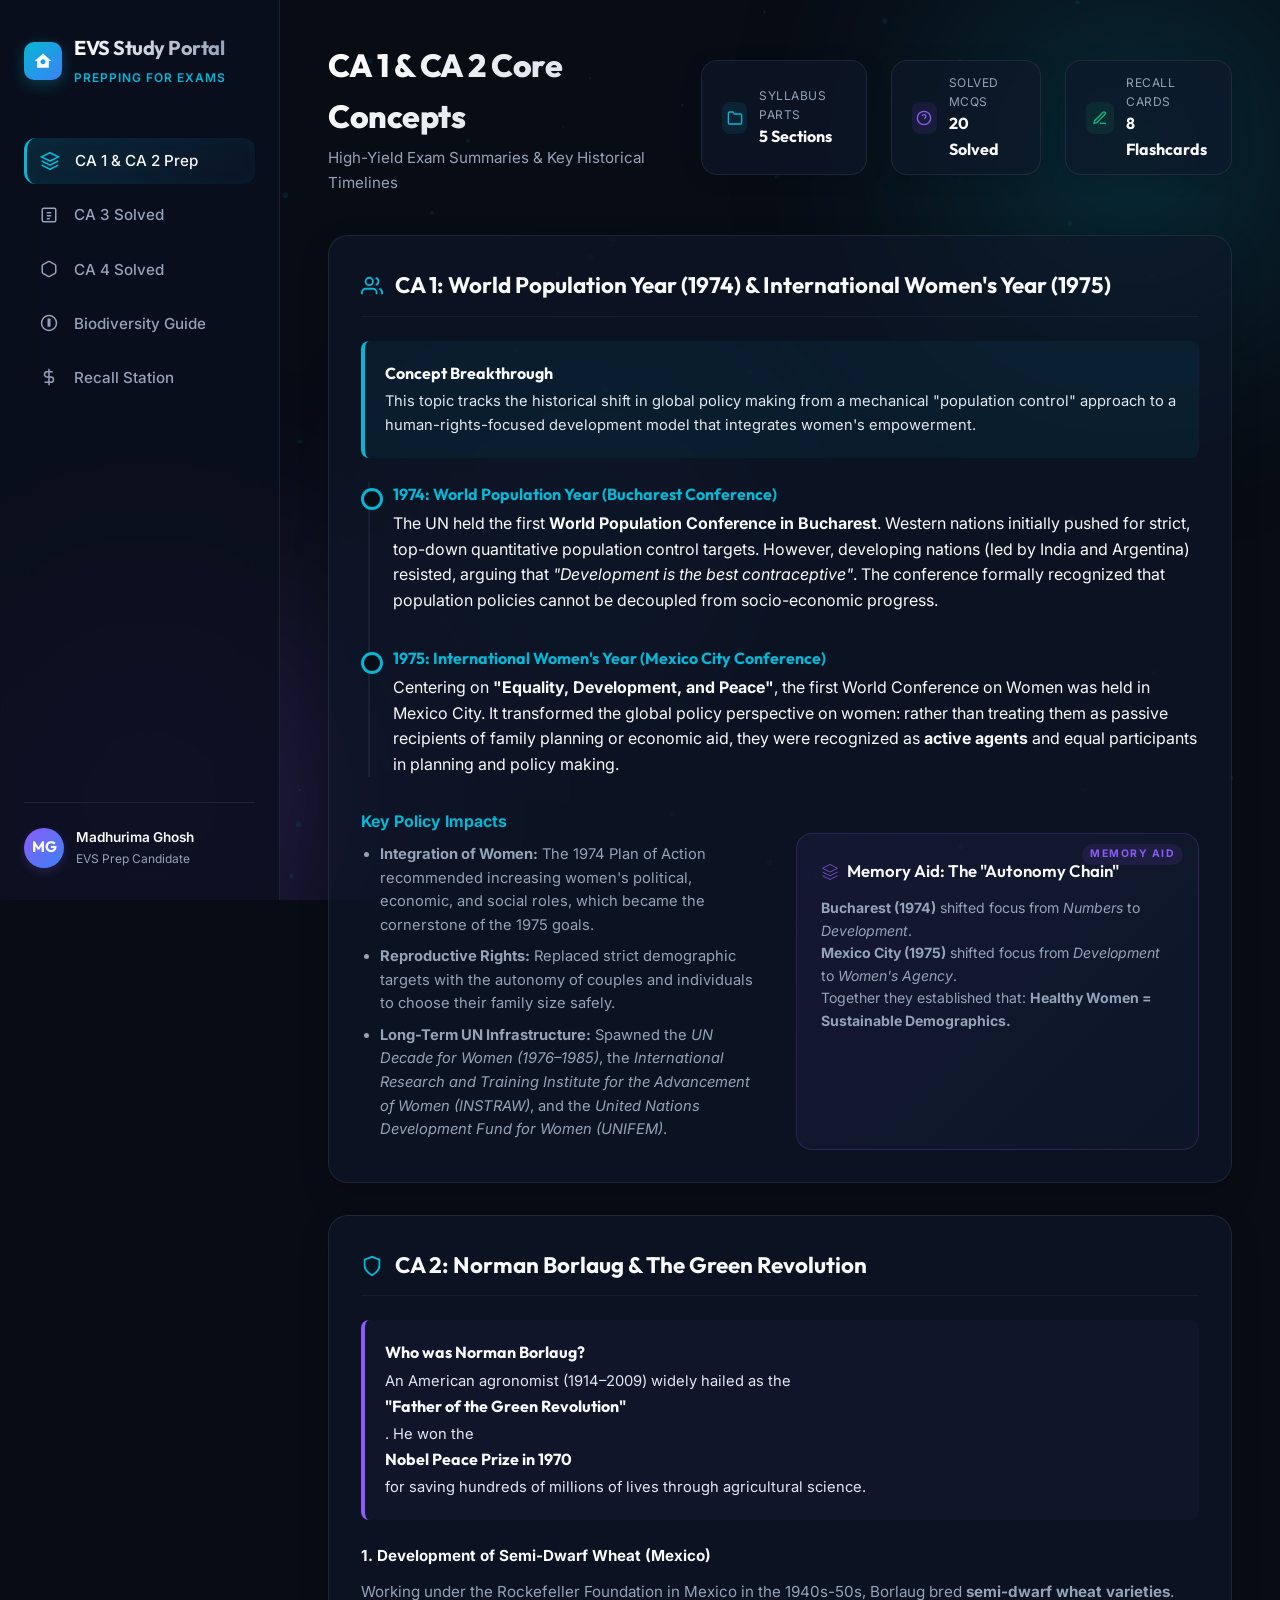
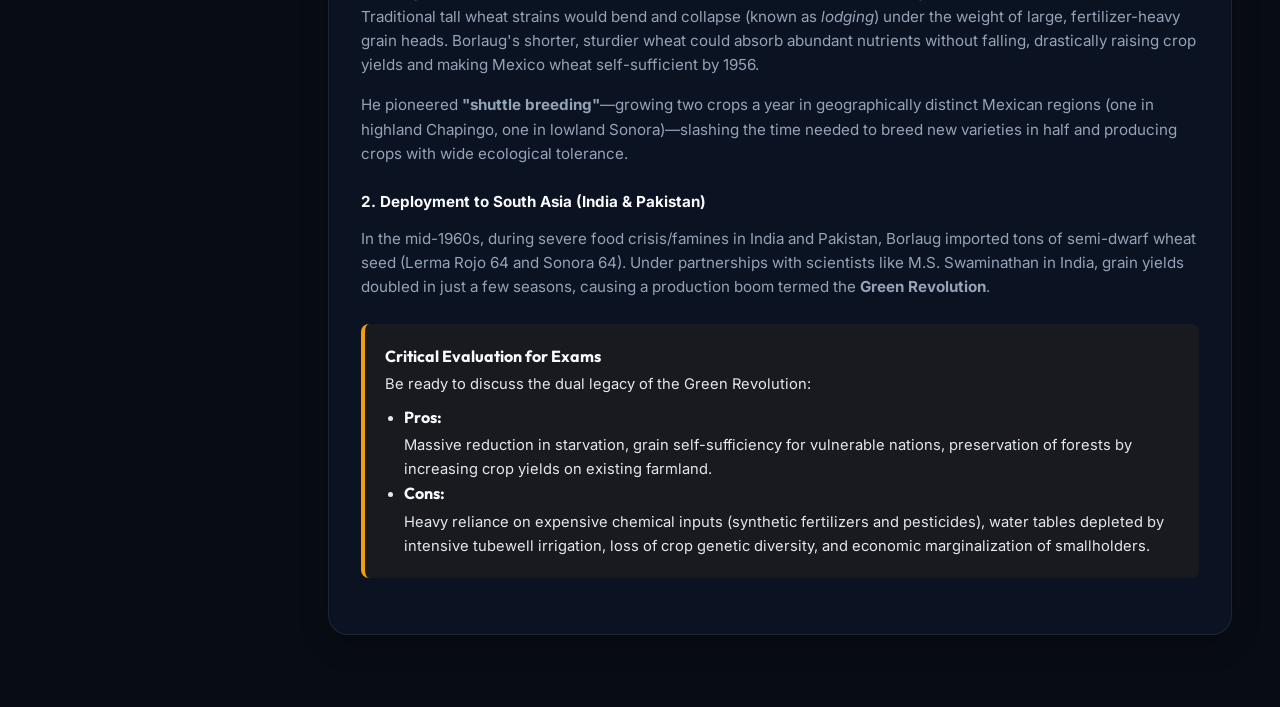
==== commit f0556416: "fix(evs): make stats badges clickable, ca mcqs interactive, and fix flashcards backface visibility" ====
--- a/evs-mg-2026/index.html
+++ b/evs-mg-2026/index.html
@@ -336,6 +336,14 @@
             gap: 0.75rem;
             backdrop-filter: blur(10px);
             box-shadow: 0 4px 20px rgba(0, 0, 0, 0.15);
+            cursor: pointer;
+            transition: all var(--transition-speed);
+        }
+
+        .stat-badge:hover {
+            transform: translateY(-2px);
+            border-color: rgba(255, 255, 255, 0.2);
+            background: var(--bg-glass-hover);
         }
 
         .stat-icon {
@@ -731,6 +739,7 @@
             color: var(--text-secondary);
             border-radius: 0 0 12px 12px;
             margin-top: 0.5rem;
+            display: none;
         }
 
         .mcq-explain strong {
@@ -864,6 +873,7 @@
             width: 100%;
             height: 100%;
             backface-visibility: hidden;
+            -webkit-backface-visibility: hidden;
             border-radius: 20px;
             padding: 2.5rem;
             display: flex;
@@ -1486,7 +1496,7 @@
                 </div>
 
                 <div class="quick-stats">
-                    <div class="stat-badge cyan">
+                    <div class="stat-badge cyan" onclick="switchTab('biodiversity')">
                         <div class="stat-icon">
                             <svg viewBox="0 0 24 24" fill="none" stroke="currentColor"><path d="M22 19a2 2 0 0 1-2 2H4a2 2 0 0 1-2-2V5a2 2 0 0 1 2-2h5l2 3h9a2 2 0 0 1 2 2z"/></svg>
                         </div>
@@ -1495,7 +1505,7 @@
                             <strong>5 Sections</strong>
                         </div>
                     </div>
-                    <div class="stat-badge purple">
+                    <div class="stat-badge purple" onclick="switchTab('ca3')">
                         <div class="stat-icon">
                             <svg viewBox="0 0 24 24" fill="none" stroke="currentColor"><circle cx="12" cy="12" r="10"/><path d="M9.09 9a3 3 0 0 1 5.83 1c0 2-3 3-3 3"/><line x1="12" y1="17" x2="12.01" y2="17"/></svg>
                         </div>
@@ -1504,7 +1514,7 @@
                             <strong>20 Solved</strong>
                         </div>
                     </div>
-                    <div class="stat-badge green">
+                    <div class="stat-badge green" onclick="switchTab('active-recall')">
                         <div class="stat-icon">
                             <svg viewBox="0 0 24 24" fill="none" stroke="currentColor"><path d="M12 20h9"/><path d="M16.5 3.5a2.121 2.121 0 0 1 3 3L7 19l-4 1 1-4L16.5 3.5z"/></svg>
                         </div>
@@ -2215,7 +2225,7 @@
                         </div>
                         <div class="mcq-options">
                             ${item.opts.map((opt, oIdx) => `
-                                <div class="mcq-opt ${oIdx === item.ans ? 'correct' : ''}" onclick="explainMCQ(this)">
+                                <div class="mcq-opt" onclick="selectMCQOption(this, ${oIdx}, ${item.ans})">
                                     ${opt}
                                 </div>
                             `).join('')}
@@ -2258,7 +2268,7 @@
                         </div>
                         <div class="mcq-options">
                             ${item.opts.map((opt, oIdx) => `
-                                <div class="mcq-opt ${oIdx === item.ans ? 'correct' : ''}" onclick="explainMCQ(this)">
+                                <div class="mcq-opt" onclick="selectMCQOption(this, ${oIdx}, ${item.ans})">
                                     ${opt}
                                 </div>
                             `).join('')}
@@ -2295,10 +2305,24 @@
             body.classList.toggle('open');
         }
 
-        function explainMCQ(optionEl) {
-            // Show the explanation element under the clicked MCQ
-            const item = optionEl.closest('.mcq-item');
-            const explainDiv = item.querySelector('.mcq-explain');
+        function selectMCQOption(optEl, selectedIdx, correctIdx) {
+            const optionsContainer = optEl.parentNode;
+            if (optionsContainer.getAttribute('data-answered') === 'true') return;
+            
+            optionsContainer.setAttribute('data-answered', 'true');
+            const optionDivs = optionsContainer.children;
+            
+            // Highlight correct one in green
+            optionDivs[correctIdx].classList.add('correct');
+            
+            // If user clicked incorrect one, highlight it in red
+            if (selectedIdx !== correctIdx) {
+                optEl.classList.add('selected-incorrect');
+            }
+            
+            // Show explanation
+            const mcqItem = optionsContainer.closest('.mcq-item');
+            const explainDiv = mcqItem.querySelector('.mcq-explain');
             explainDiv.style.display = 'block';
         }
 
